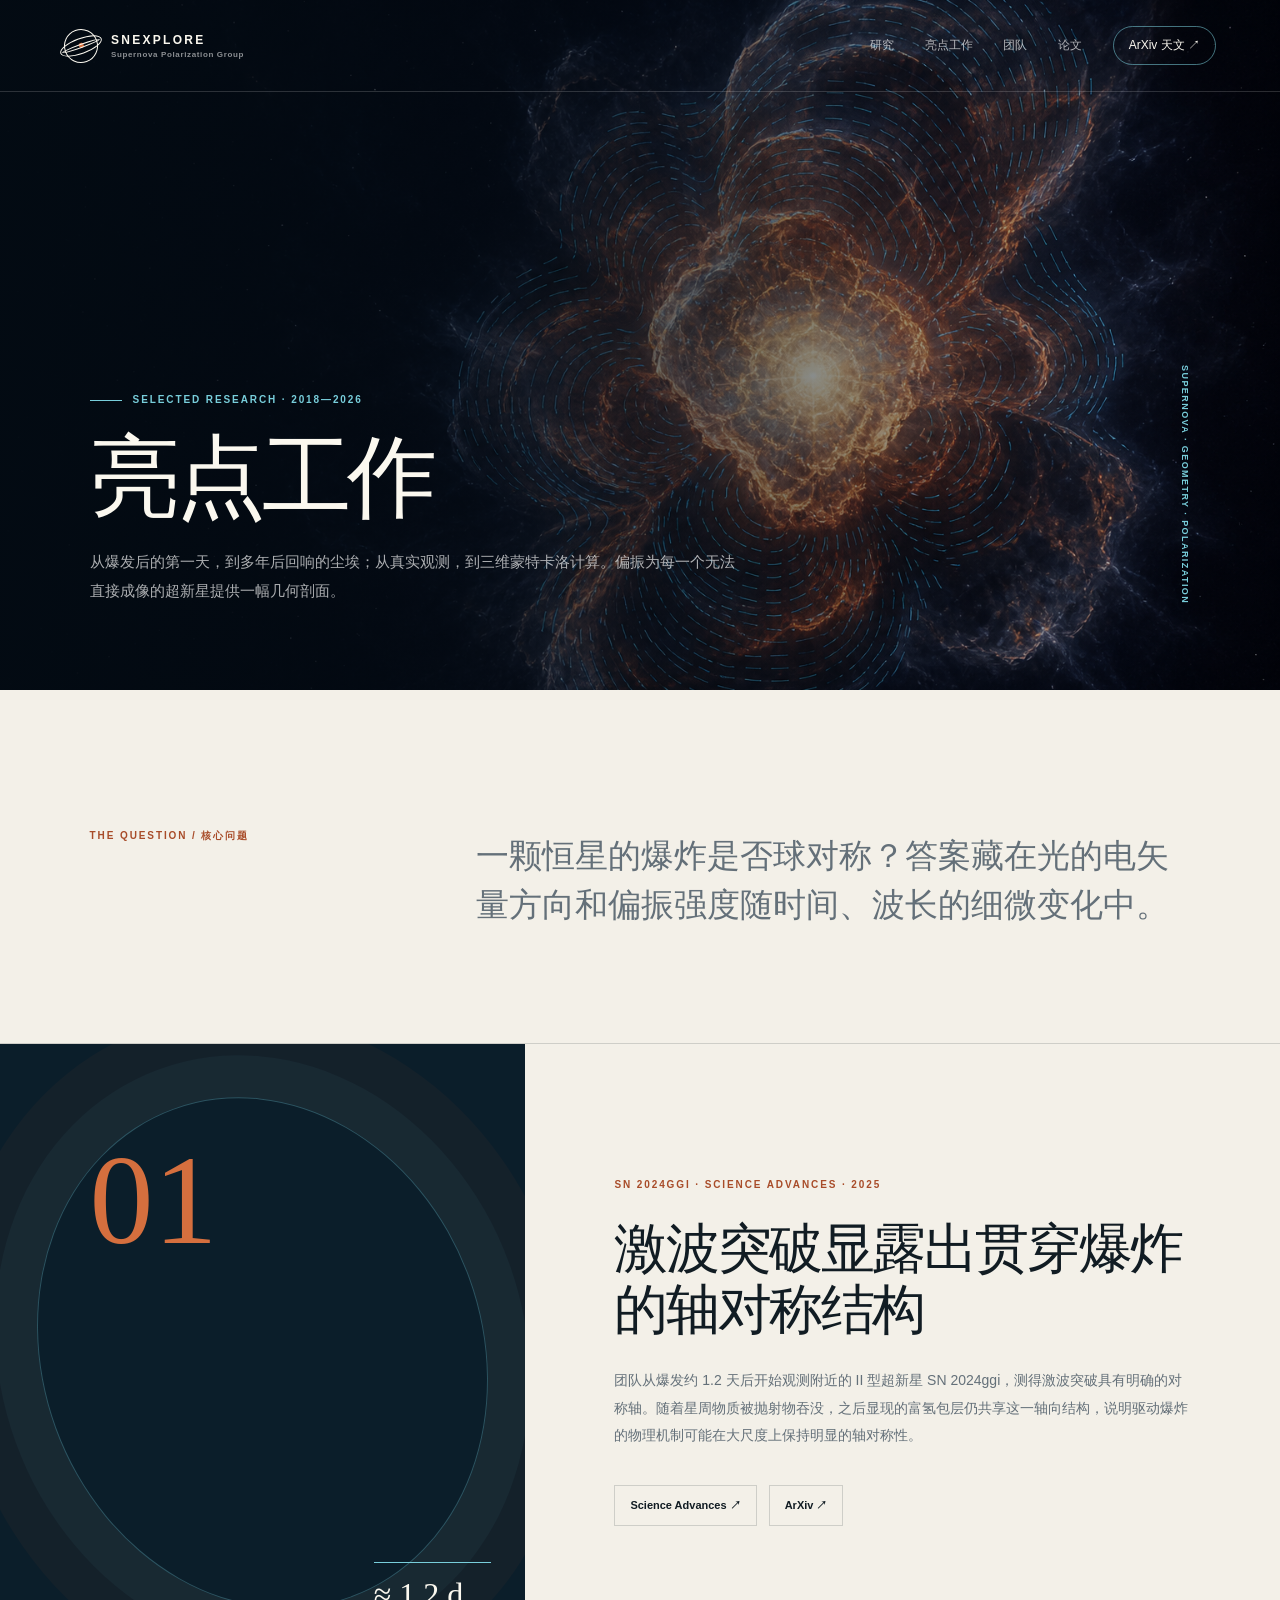
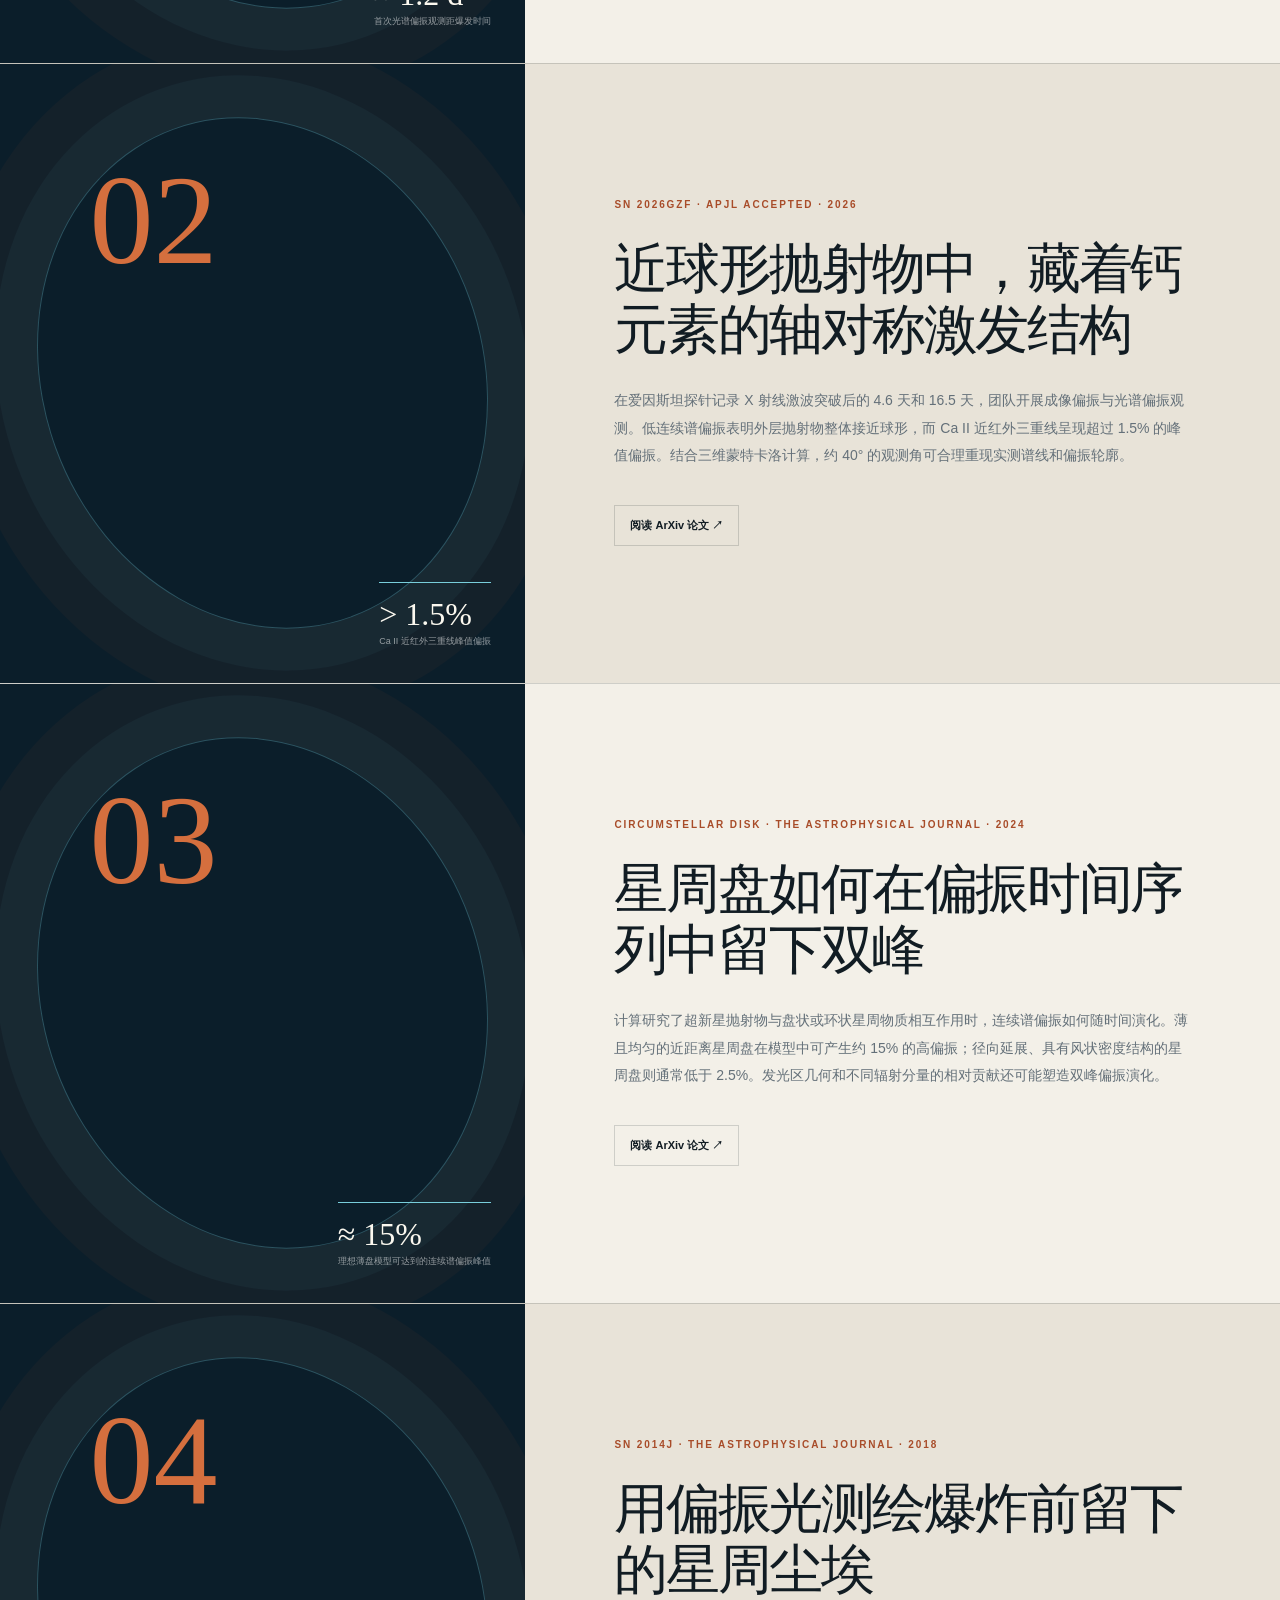
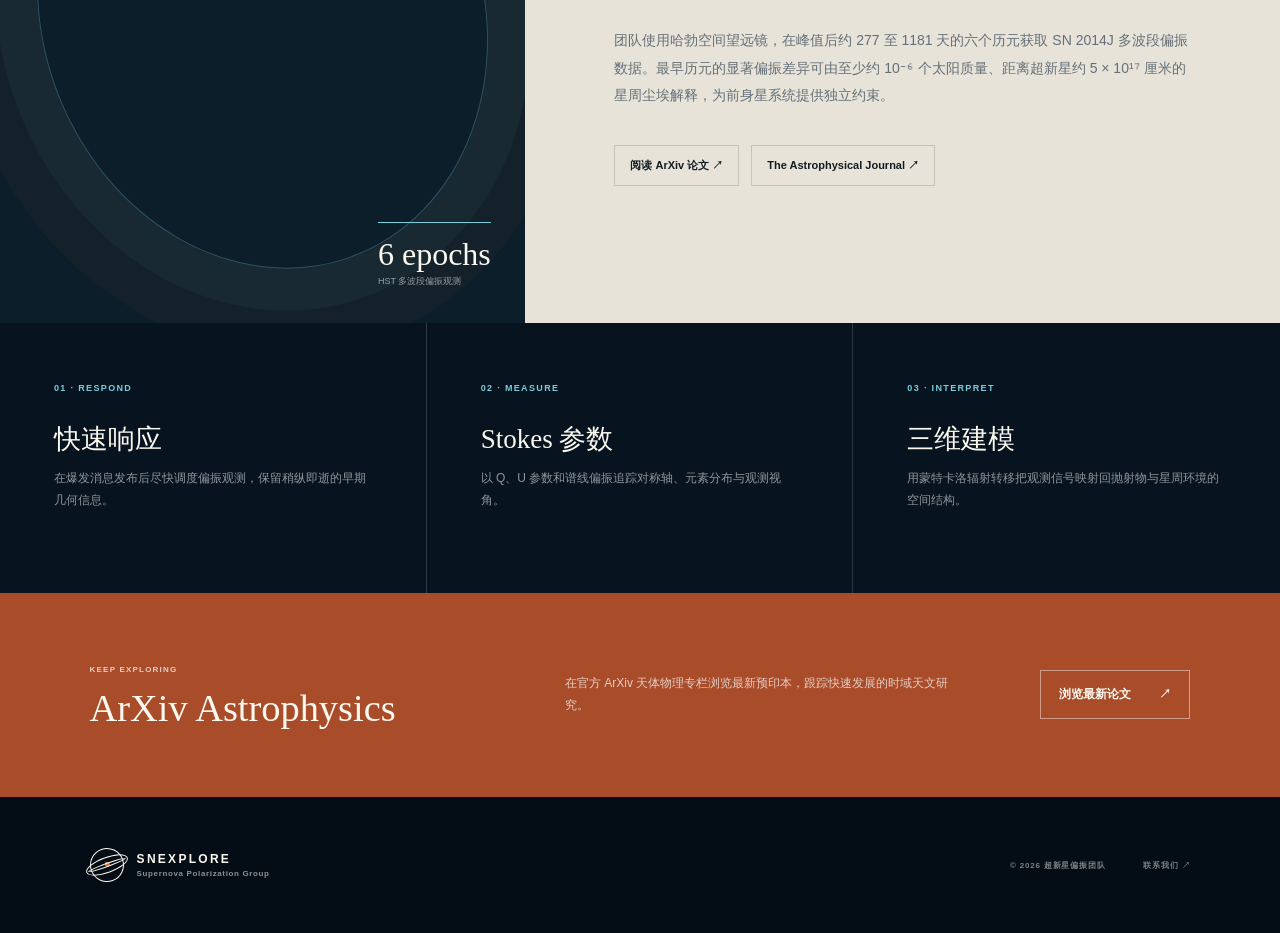
==== highlights.html @ 1a769a50 "Redesign research group website" ====
<!doctype html>
<html lang="zh-CN">
<head>
  <meta charset="utf-8">
  <meta name="viewport" content="width=device-width, initial-scale=1">
  <meta name="theme-color" content="#07131f">
  <meta name="description" content="超新星偏振团队亮点工作：SN 2024ggi 激波突破、SN 2026gzf 爆炸几何、星周盘偏振与 SN 2014J 星周尘埃。">
  <meta property="og:title" content="亮点工作 | 超新星偏振团队">
  <meta property="og:description" content="从最初一天到晚期尘埃，用偏振读出恒星爆发的几何。">
  <meta property="og:type" content="website">
  <meta property="og:url" content="https://snexplore.github.io/Supernova-Research-Group/highlights.html">
  <meta property="og:image" content="https://snexplore.github.io/Supernova-Research-Group/images/hero-polarization-v2.png">
  <title>亮点工作 | 超新星偏振团队</title>
  <link rel="icon" href="images/favicon.png">
  <link rel="stylesheet" href="css/team.css">
  <script>document.documentElement.classList.add('js')</script>
  <script src="js/team.js" defer></script>
</head>
<body class="subpage">
  <a class="skip-link" href="#main">跳到主要内容</a>
  <header class="site-header subpage-header" data-header>
    <a class="brand" href="index.html" aria-label="返回超新星偏振团队首页">
      <span class="brand-mark" aria-hidden="true"><i></i></span>
      <span><b>SNEXPLORE</b><small>Supernova Polarization Group</small></span>
    </a>
    <button class="menu-toggle" type="button" aria-expanded="false" aria-controls="site-nav">菜单</button>
    <nav id="site-nav" aria-label="主导航">
      <a href="index.html#research">研究</a>
      <a href="highlights.html" aria-current="page">亮点工作</a>
      <a href="index.html#people">团队</a>
      <a href="index.html#publications">论文</a>
      <a class="nav-cta" href="https://arxiv.org/list/astro-ph/recent" target="_blank" rel="noopener">ArXiv 天文 ↗</a>
    </nav>
  </header>

  <main id="main">
    <section class="subpage-hero">
      <div>
        <p class="eyebrow"><span></span> SELECTED RESEARCH · 2018—2026</p>
        <h1>亮点工作</h1>
        <p class="lead">从爆发后的第一天，到多年后回响的尘埃；从真实观测，到三维蒙特卡洛计算。偏振为每一个无法直接成像的超新星提供一幅几何剖面。</p>
      </div>
      <span class="subpage-meta">SUPERNOVA · GEOMETRY · POLARIZATION</span>
    </section>

    <section class="highlights-intro section-pad reveal">
      <p class="section-kicker">THE QUESTION / 核心问题</p>
      <p>一颗恒星的爆炸是否球对称？答案藏在光的电矢量方向和偏振强度随时间、波长的细微变化中。</p>
    </section>

    <section class="highlight-story" id="sn2024ggi">
      <aside>
        <span class="highlight-number">01</span>
        <div class="highlight-stat"><strong>≈ 1.2 d</strong><span>首次光谱偏振观测距爆发时间</span></div>
      </aside>
      <article class="reveal">
        <p class="section-kicker">SN 2024ggi · SCIENCE ADVANCES · 2025</p>
        <h2>激波突破显露出贯穿爆炸的轴对称结构</h2>
        <p>团队从爆发约 1.2 天后开始观测附近的 II 型超新星 SN 2024ggi，测得激波突破具有明确的对称轴。随着星周物质被抛射物吞没，之后显现的富氢包层仍共享这一轴向结构，说明驱动爆炸的物理机制可能在大尺度上保持明显的轴对称性。</p>
        <div class="highlight-links">
          <a href="https://doi.org/10.1126/sciadv.adx2925" target="_blank" rel="noopener">Science Advances ↗</a>
          <a href="https://arxiv.org/abs/2511.08824" target="_blank" rel="noopener">ArXiv ↗</a>
        </div>
      </article>
    </section>

    <section class="highlight-story" id="sn2026gzf">
      <aside>
        <span class="highlight-number">02</span>
        <div class="highlight-stat"><strong>&gt; 1.5%</strong><span>Ca II 近红外三重线峰值偏振</span></div>
      </aside>
      <article class="reveal">
        <p class="section-kicker">SN 2026gzf · APJL ACCEPTED · 2026</p>
        <h2>近球形抛射物中，藏着钙元素的轴对称激发结构</h2>
        <p>在爱因斯坦探针记录 X 射线激波突破后的 4.6 天和 16.5 天，团队开展成像偏振与光谱偏振观测。低连续谱偏振表明外层抛射物整体接近球形，而 Ca II 近红外三重线呈现超过 1.5% 的峰值偏振。结合三维蒙特卡洛计算，约 40° 的观测角可合理重现实测谱线和偏振轮廓。</p>
        <div class="highlight-links">
          <a href="https://arxiv.org/abs/2606.18881" target="_blank" rel="noopener">阅读 ArXiv 论文 ↗</a>
        </div>
      </article>
    </section>

    <section class="highlight-story" id="csm-disk">
      <aside>
        <span class="highlight-number">03</span>
        <div class="highlight-stat"><strong>≈ 15%</strong><span>理想薄盘模型可达到的连续谱偏振峰值</span></div>
      </aside>
      <article class="reveal">
        <p class="section-kicker">CIRCUMSTELLAR DISK · THE ASTROPHYSICAL JOURNAL · 2024</p>
        <h2>星周盘如何在偏振时间序列中留下双峰</h2>
        <p>计算研究了超新星抛射物与盘状或环状星周物质相互作用时，连续谱偏振如何随时间演化。薄且均匀的近距离星周盘在模型中可产生约 15% 的高偏振；径向延展、具有风状密度结构的星周盘则通常低于 2.5%。发光区几何和不同辐射分量的相对贡献还可能塑造双峰偏振演化。</p>
        <div class="highlight-links">
          <a href="https://arxiv.org/abs/2407.20720" target="_blank" rel="noopener">阅读 ArXiv 论文 ↗</a>
        </div>
      </article>
    </section>

    <section class="highlight-story" id="sn2014j">
      <aside>
        <span class="highlight-number">04</span>
        <div class="highlight-stat"><strong>6 epochs</strong><span>HST 多波段偏振观测</span></div>
      </aside>
      <article class="reveal">
        <p class="section-kicker">SN 2014J · THE ASTROPHYSICAL JOURNAL · 2018</p>
        <h2>用偏振光测绘爆炸前留下的星周尘埃</h2>
        <p>团队使用哈勃空间望远镜，在峰值后约 277 至 1181 天的六个历元获取 SN 2014J 多波段偏振数据。最早历元的显著偏振差异可由至少约 10⁻⁶ 个太阳质量、距离超新星约 5 × 10¹⁷ 厘米的星周尘埃解释，为前身星系统提供独立约束。</p>
        <div class="highlight-links">
          <a href="https://arxiv.org/abs/1801.04656" target="_blank" rel="noopener">阅读 ArXiv 论文 ↗</a>
          <a href="https://doi.org/10.3847/1538-4357/aaa76a" target="_blank" rel="noopener">The Astrophysical Journal ↗</a>
        </div>
      </article>
    </section>

    <section class="method-band" aria-label="研究方法">
      <div><span>01 · RESPOND</span><h3>快速响应</h3><p>在爆发消息发布后尽快调度偏振观测，保留稍纵即逝的早期几何信息。</p></div>
      <div><span>02 · MEASURE</span><h3>Stokes 参数</h3><p>以 Q、U 参数和谱线偏振追踪对称轴、元素分布与观测视角。</p></div>
      <div><span>03 · INTERPRET</span><h3>三维建模</h3><p>用蒙特卡洛辐射转移把观测信号映射回抛射物与星周环境的空间结构。</p></div>
    </section>

    <section class="arxiv-band" aria-label="ArXiv 天文专栏入口">
      <div><p>KEEP EXPLORING</p><h2>ArXiv Astrophysics</h2></div>
      <p>在官方 ArXiv 天体物理专栏浏览最新预印本，跟踪快速发展的时域天文研究。</p>
      <a href="https://arxiv.org/list/astro-ph/recent" target="_blank" rel="noopener">浏览最新论文 <span>↗</span></a>
    </section>
  </main>

  <footer>
    <a class="brand footer-brand" href="index.html"><span class="brand-mark" aria-hidden="true"><i></i></span><span><b>SNEXPLORE</b><small>Supernova Polarization Group</small></span></a>
    <p>© 2026 超新星偏振团队</p>
    <p><a href="index.html#contact">联系我们 ↗</a></p>
  </footer>
</body>
</html>
---- css/team.css ----
:root {
  --night: #07131f;
  --night-2: #0b1e2a;
  --night-3: #102937;
  --paper: #f3f0e8;
  --paper-2: #e8e3d8;
  --ink: #111c23;
  --muted: #647079;
  --copper: #d56f3e;
  --copper-dark: #a84c29;
  --cyan: #78cedb;
  --ivory: #fbf8ef;
  --line: rgba(17, 28, 35, 0.16);
  --line-dark: rgba(255, 255, 255, 0.16);
  --serif: Georgia, "Noto Serif SC", "Songti SC", SimSun, serif;
  --sans: Inter, "Noto Sans SC", "Microsoft YaHei", Arial, sans-serif;
}

* { box-sizing: border-box; }
html { scroll-behavior: smooth; }
body {
  margin: 0;
  background: var(--paper);
  color: var(--ink);
  font-family: var(--sans);
  -webkit-font-smoothing: antialiased;
}
a { color: inherit; text-decoration: none; }
button { font: inherit; }
img { display: block; max-width: 100%; }
h1, h2, h3, p { margin-top: 0; }
::selection { color: var(--ivory); background: var(--copper-dark); }

.skip-link {
  position: fixed;
  top: -80px;
  left: 16px;
  z-index: 100;
  padding: 11px 15px;
  color: var(--night);
  background: var(--cyan);
}
.skip-link:focus { top: 14px; }

.site-header {
  position: absolute;
  inset: 0 0 auto;
  z-index: 20;
  display: flex;
  align-items: center;
  justify-content: space-between;
  height: 92px;
  padding: 0 clamp(24px, 5vw, 78px);
  color: var(--ivory);
  border-bottom: 1px solid var(--line-dark);
  transition: background .25s ease, height .25s ease, box-shadow .25s ease;
}
.site-header.scrolled {
  position: fixed;
  height: 70px;
  background: rgba(7, 19, 31, .93);
  backdrop-filter: blur(18px);
  box-shadow: 0 12px 38px rgba(0, 0, 0, .16);
}
.brand { display: inline-flex; align-items: center; gap: 13px; }
.brand > span:last-child { display: grid; gap: 3px; }
.brand b { font-size: 12px; letter-spacing: .19em; }
.brand small {
  color: rgba(255, 255, 255, .55);
  font-size: 8px;
  font-weight: 600;
  letter-spacing: .08em;
}
.brand-mark {
  position: relative;
  width: 34px;
  height: 34px;
  flex: 0 0 auto;
  border: 1px solid currentColor;
  border-radius: 50%;
  transform: rotate(-20deg);
}
.brand-mark::before,
.brand-mark::after {
  position: absolute;
  content: "";
  border: 1px solid currentColor;
  border-radius: 50%;
}
.brand-mark::before { inset: 8px -6px; }
.brand-mark::after { inset: 14px -4px; }
.brand-mark i {
  position: absolute;
  top: 13px;
  left: 14px;
  width: 5px;
  height: 5px;
  border-radius: 50%;
  background: var(--copper);
}
.site-header nav {
  display: flex;
  align-items: center;
  gap: clamp(17px, 2.4vw, 38px);
  font-size: 12px;
}
.site-header nav a { color: rgba(255, 255, 255, .68); transition: color .2s ease; }
.site-header nav a:hover,
.site-header nav a:focus { color: var(--ivory); }
.nav-cta {
  padding: 10px 15px;
  color: var(--ivory) !important;
  border: 1px solid rgba(120, 206, 219, .55);
  border-radius: 999px;
}
.menu-toggle {
  display: none;
  padding: 8px;
  color: inherit;
  background: none;
  border: 0;
  font-size: 11px;
  letter-spacing: .14em;
}

.hero {
  position: relative;
  min-height: 800px;
  height: max(800px, 100svh);
  overflow: hidden;
  color: var(--ivory);
  background: var(--night);
}
.hero-image {
  position: absolute;
  inset: 0;
  width: 100%;
  height: 100%;
  object-fit: cover;
  object-position: center;
  filter: saturate(.88) contrast(1.03);
}
.hero-scrim {
  position: absolute;
  inset: 0;
  background:
    linear-gradient(90deg, rgba(3, 11, 19, .96) 0%, rgba(4, 13, 22, .84) 30%, rgba(4, 13, 22, .2) 63%, rgba(3, 11, 19, .16) 100%),
    linear-gradient(0deg, rgba(2, 8, 14, .74) 0%, transparent 42%),
    linear-gradient(180deg, rgba(2, 8, 14, .4) 0%, transparent 28%);
}
.hero-copy {
  position: relative;
  z-index: 2;
  width: min(740px, 58vw);
  padding: clamp(180px, 24vh, 250px) 0 80px clamp(28px, 7vw, 112px);
}
.eyebrow,
.section-kicker {
  display: flex;
  align-items: center;
  gap: 11px;
  margin-bottom: 29px;
  color: var(--copper-dark);
  font-size: 10px;
  font-weight: 800;
  line-height: 1;
  letter-spacing: .19em;
  text-transform: uppercase;
}
.eyebrow { color: var(--cyan); }
.eyebrow span { width: 32px; height: 1px; background: currentColor; }
.section-kicker.light { color: var(--cyan); }
.hero h1,
.manifesto h2,
.section-heading h2,
.feature-copy h2,
.contact h2,
.subpage-hero h1,
.profile-name,
.highlight-story h2 {
  font-family: var(--serif);
  font-weight: 400;
  letter-spacing: -.045em;
}
.hero h1 {
  max-width: 760px;
  margin-bottom: 30px;
  font-size: clamp(54px, 6.4vw, 102px);
  line-height: 1.03;
}
.hero-lead {
  max-width: 590px;
  margin-bottom: 0;
  color: rgba(251, 248, 239, .7);
  font-size: 16px;
  line-height: 1.9;
}
.hero-actions { display: flex; align-items: center; gap: 20px; margin-top: 42px; }
.button {
  display: inline-flex;
  align-items: center;
  justify-content: center;
  gap: 24px;
  min-height: 50px;
  padding: 0 20px;
  font-size: 13px;
  font-weight: 700;
  transition: transform .2s ease, background .2s ease, border-color .2s ease;
}
.button:hover { transform: translateY(-2px); }
.button.primary { color: var(--night); background: var(--cyan); }
.button.primary:hover { background: #a8e4eb; }
.button.ghost { color: var(--ivory); border: 1px solid rgba(255, 255, 255, .3); }
.hero-note {
  position: absolute;
  right: clamp(26px, 5vw, 78px);
  bottom: 40px;
  z-index: 2;
  width: min(330px, 33vw);
  padding-top: 14px;
  border-top: 1px solid rgba(120, 206, 219, .6);
}
.hero-note span {
  color: var(--cyan);
  font-size: 9px;
  font-weight: 800;
  letter-spacing: .18em;
}
.hero-note p {
  margin: 9px 0 0;
  color: rgba(251, 248, 239, .6);
  font-size: 11px;
  line-height: 1.65;
}
.hero-index {
  position: absolute;
  right: 5vw;
  top: 18%;
  z-index: 2;
  color: rgba(255, 255, 255, .2);
  font: 400 12px/1 var(--serif);
  letter-spacing: .18em;
  writing-mode: vertical-rl;
}

.signal-strip {
  display: grid;
  grid-template-columns: 1.15fr repeat(3, 1fr);
  min-height: 150px;
  background: var(--paper-2);
  border-bottom: 1px solid var(--line);
}
.signal-strip > * {
  display: flex;
  align-items: center;
  padding: 27px clamp(22px, 3vw, 48px);
  border-right: 1px solid var(--line);
}
.signal-strip > *:last-child { border-right: 0; }
.signal-strip > p {
  margin: 0;
  color: var(--muted);
  font-size: 9px;
  font-weight: 800;
  letter-spacing: .18em;
}
.signal-strip div { gap: 22px; }
.signal-strip strong {
  color: var(--copper);
  font: 400 42px/1 var(--serif);
}
.signal-strip span { font-size: 12px; line-height: 1.65; }

.section-pad { padding: clamp(92px, 11vw, 166px) clamp(28px, 7vw, 112px); }
.manifesto {
  display: grid;
  grid-template-columns: minmax(0, 1.12fr) minmax(340px, .88fr);
  gap: 9vw;
  align-items: center;
  min-height: 670px;
}
.manifesto h2,
.section-heading h2,
.feature-copy h2,
.contact h2 {
  margin-bottom: 0;
  font-size: clamp(44px, 5.1vw, 76px);
  line-height: 1.12;
}
.manifesto-copy > p {
  color: var(--muted);
  font-size: 15px;
  line-height: 2;
}
.vector-legend {
  position: relative;
  width: min(340px, 100%);
  aspect-ratio: 1.65;
  margin-top: 48px;
  border: 1px solid var(--line);
  border-radius: 50%;
  transform: rotate(-8deg);
}
.vector-legend::before,
.vector-legend::after {
  position: absolute;
  inset: 16%;
  content: "";
  border: 1px solid rgba(213, 111, 62, .34);
  border-radius: 50%;
}
.vector-legend::after { inset: 32%; }
.legend-core {
  position: absolute;
  left: 50%;
  top: 50%;
  width: 11px;
  height: 11px;
  border-radius: 50%;
  background: var(--copper);
  transform: translate(-50%, -50%);
  box-shadow: 0 0 30px rgba(213, 111, 62, .55);
}
.vector-legend i {
  position: absolute;
  width: 28px;
  height: 2px;
  background: var(--cyan);
  transform: translate(-50%, -50%);
}
.vector-legend i:nth-of-type(1) { left: 88%; top: 50%; transform: translate(-50%, -50%) rotate(90deg); }
.vector-legend i:nth-of-type(2) { left: 77%; top: 77%; transform: translate(-50%, -50%) rotate(135deg); }
.vector-legend i:nth-of-type(3) { left: 50%; top: 90%; transform: translate(-50%, -50%) rotate(180deg); }
.vector-legend i:nth-of-type(4) { left: 23%; top: 77%; transform: translate(-50%, -50%) rotate(225deg); }
.vector-legend b {
  position: absolute;
  right: 0;
  bottom: -28px;
  color: var(--muted);
  font-size: 9px;
  letter-spacing: .14em;
}

.research { padding-top: 40px; }
.section-heading {
  display: grid;
  grid-template-columns: minmax(0, 1.25fr) minmax(300px, .75fr);
  gap: 8vw;
  align-items: end;
  margin-bottom: 72px;
}
.section-heading > p {
  max-width: 500px;
  margin-bottom: 7px;
  color: var(--muted);
  font-size: 14px;
  line-height: 1.9;
}
.research-grid { display: grid; grid-template-columns: repeat(3, 1fr); border: 1px solid var(--line); }
.research-card {
  position: relative;
  min-height: 480px;
  padding: 31px;
  overflow: hidden;
  border-right: 1px solid var(--line);
  transition: color .3s ease, background .3s ease;
}
.research-card:last-child { border-right: 0; }
.research-card:hover { color: var(--ivory); background: var(--night-2); }
.research-card:hover p,
.research-card:hover small,
.research-card:hover .research-top em { color: rgba(255, 255, 255, .62); }
.research-top { display: flex; align-items: center; justify-content: space-between; }
.research-top span { color: var(--copper); font: 400 28px/1 var(--serif); }
.research-top em { color: var(--muted); font-size: 8px; font-style: normal; font-weight: 800; letter-spacing: .14em; }
.research-card h3 { margin-bottom: 17px; font: 400 28px/1.25 var(--serif); }
.research-card p { min-height: 82px; color: var(--muted); font-size: 13px; line-height: 1.8; }
.research-card small { color: var(--muted); font-size: 8px; font-weight: 800; letter-spacing: .14em; }
.mini-diagram { position: relative; height: 150px; margin: 38px 0 30px; }
.shell i {
  position: absolute;
  left: 50%;
  top: 50%;
  width: 105px;
  height: 76px;
  border: 1px solid var(--copper);
  border-radius: 50%;
  transform: translate(-50%, -50%) rotate(-17deg);
}
.shell i:nth-child(2) { width: 70px; height: 50px; border-color: var(--cyan); transform: translate(-50%, -50%) rotate(21deg); }
.shell i:nth-child(3) { width: 8px; height: 8px; border: 0; background: currentColor; box-shadow: 0 0 24px var(--copper); }
.pulse { display: flex; align-items: end; justify-content: center; gap: 8px; }
.pulse i { width: 11px; height: 42px; background: var(--cyan); opacity: .75; }
.pulse i:nth-child(2) { height: 96px; background: var(--copper); }
.pulse i:nth-child(3) { height: 66px; }
.pulse i:nth-child(4) { height: 125px; background: var(--copper); opacity: .45; }
.torus i {
  position: absolute;
  left: 50%;
  top: 50%;
  width: 140px;
  height: 48px;
  border: 2px solid var(--copper);
  border-radius: 50%;
  transform: translate(-50%, -50%) rotate(-14deg);
  box-shadow: inset 0 0 0 12px transparent, inset 0 0 0 13px rgba(120, 206, 219, .55);
}
.torus b {
  position: absolute;
  left: 50%;
  top: 50%;
  width: 1px;
  height: 130px;
  background: var(--cyan);
  transform: translate(-50%, -50%) rotate(-14deg);
}

.featured-work {
  position: relative;
  display: grid;
  grid-template-columns: minmax(0, 1.25fr) minmax(370px, .75fr);
  min-height: 720px;
  color: var(--ivory);
  background: var(--night-2);
  overflow: hidden;
}
.featured-work::before {
  position: absolute;
  inset: 0;
  content: "";
  opacity: .28;
  background:
    radial-gradient(circle at 76% 52%, rgba(213, 111, 62, .5), transparent 18%),
    radial-gradient(ellipse at 76% 52%, transparent 0 22%, rgba(120, 206, 219, .35) 22.3% 22.7%, transparent 23% 32%, rgba(120, 206, 219, .2) 32.3% 32.7%, transparent 33%);
}
.feature-label {
  position: absolute;
  top: 35px;
  left: 0;
  z-index: 2;
  padding: 10px 15px;
  color: var(--night);
  background: var(--copper);
  font-size: 8px;
  font-weight: 800;
  letter-spacing: .15em;
}
.feature-copy {
  position: relative;
  z-index: 1;
  align-self: center;
  padding: 120px clamp(32px, 7vw, 112px);
}
.feature-copy > p:not(.section-kicker) {
  max-width: 690px;
  margin: 31px 0 37px;
  color: rgba(251, 248, 239, .66);
  font-size: 14px;
  line-height: 1.95;
}
.feature-metrics {
  position: relative;
  z-index: 1;
  display: grid;
  grid-template-columns: 1fr 1fr;
  align-content: end;
  min-height: 620px;
  padding: 70px 55px;
  border-left: 1px solid var(--line-dark);
}
.feature-metrics > div:not(.qu-field) { padding: 28px 0; border-top: 1px solid var(--line-dark); }
.feature-metrics > div:nth-child(2) { padding-left: 30px; border-left: 1px solid var(--line-dark); }
.feature-metrics span { display: block; color: var(--cyan); font-size: 8px; font-weight: 800; letter-spacing: .16em; }
.feature-metrics strong { display: block; margin: 14px 0 4px; font: 400 clamp(44px, 5vw, 76px)/1 var(--serif); }
.feature-metrics small { color: rgba(255, 255, 255, .5); font-size: 10px; }
.qu-field {
  position: relative;
  grid-column: 1 / -1;
  height: 250px;
  border: 1px solid var(--line-dark);
  background-image: linear-gradient(rgba(255,255,255,.055) 1px,transparent 1px), linear-gradient(90deg,rgba(255,255,255,.055) 1px,transparent 1px);
  background-size: 32px 32px;
}
.qu-field::before,
.qu-field::after { position: absolute; content: ""; background: rgba(255, 255, 255, .28); }
.qu-field::before { left: 50%; top: 0; width: 1px; height: 100%; }
.qu-field::after { left: 0; top: 50%; width: 100%; height: 1px; }
.qu-field span:first-child { position: absolute; right: 8px; top: 52%; }
.qu-field span:nth-child(2) { position: absolute; left: 52%; top: 8px; }
.qu-field i {
  position: absolute;
  left: 28%;
  top: 32%;
  width: 46%;
  height: 34%;
  border: 1px solid var(--cyan);
  border-radius: 50%;
  transform: rotate(28deg);
}
.qu-field b { position: absolute; left: 55%; top: 48%; width: 8px; height: 8px; border-radius: 50%; background: var(--copper); }

.people { background: var(--paper-2); }
.leadership-grid { display: grid; grid-template-columns: 1.08fr .92fr; gap: 18px; }
.leader-card {
  display: grid;
  grid-template-columns: minmax(210px, .8fr) minmax(290px, 1.2fr);
  min-height: 420px;
  background: var(--paper);
  border: 1px solid var(--line);
}
.leader-photo { position: relative; min-height: 420px; overflow: hidden; background: #c9b4a7; }
.leader-photo::after { position: absolute; inset: 0; content: ""; box-shadow: inset 0 0 0 1px rgba(255,255,255,.12); background: linear-gradient(0deg, rgba(7,19,31,.38), transparent 45%); }
.leader-photo img { width: 100%; height: 100%; object-fit: cover; object-position: 50% 42%; filter: saturate(.75) contrast(1.03); transition: transform .45s ease; }
.leader-photo:hover img { transform: scale(1.025); }
.leader-photo > span { position: absolute; z-index: 1; left: 20px; bottom: 18px; color: white; font-size: 9px; font-weight: 800; letter-spacing: .16em; }
.leader-info { display: flex; flex-direction: column; justify-content: center; padding: 36px; }
.leader-info > p:first-child { color: var(--copper-dark); font-size: 8px; font-weight: 800; letter-spacing: .15em; }
.leader-info h3 { margin: 13px 0 9px; font: 400 35px/1.15 var(--serif); }
.leader-info h3 small { display: block; margin-top: 8px; color: var(--muted); font: 400 14px/1 var(--sans); letter-spacing: .03em; }
.leader-info .role { color: var(--ink); font-size: 12px; font-weight: 700; }
.leader-info > p:not(:first-child) { margin: 25px 0 0; color: var(--muted); font-size: 12px; line-height: 1.85; }
.person-links { display: flex; flex-wrap: wrap; gap: 16px; margin-top: 28px; }
.person-links a { padding-bottom: 5px; border-bottom: 1px solid var(--line); font-size: 11px; font-weight: 700; }
.fellow-card { grid-template-columns: minmax(180px, .68fr) minmax(250px, 1.32fr); }
.portrait-monogram {
  position: relative;
  display: grid;
  place-items: center;
  min-height: 420px;
  overflow: hidden;
  color: var(--ivory);
  background: var(--night-3);
}
.portrait-monogram::before,
.portrait-monogram::after {
  position: absolute;
  content: "";
  width: 230px;
  height: 92px;
  border: 1px solid rgba(120, 206, 219, .55);
  border-radius: 50%;
  transform: rotate(-23deg);
}
.portrait-monogram::after { width: 150px; height: 54px; border-color: rgba(213, 111, 62, .65); transform: rotate(18deg); }
.portrait-monogram span { position: relative; z-index: 1; font: 400 52px/1 var(--serif); }
.portrait-monogram i { position: absolute; width: 9px; height: 9px; border-radius: 50%; background: var(--copper); box-shadow: 0 0 26px var(--copper); }
.member-grid { display: grid; grid-template-columns: repeat(4, 1fr); margin-top: 18px; border: 1px solid var(--line); }
.member-card { position: relative; min-height: 290px; padding: 25px; border-right: 1px solid var(--line); background: rgba(255,255,255,.16); }
.member-card:last-child { border-right: 0; }
.member-index { position: absolute; right: 20px; top: 20px; color: var(--muted); font: 400 16px/1 var(--serif); }
.member-avatar {
  display: grid;
  place-items: center;
  width: 86px;
  height: 86px;
  margin: 29px 0 40px;
  border: 1px solid rgba(120, 206, 219, .8);
  border-radius: 50%;
  color: var(--night);
  font: 400 30px/1 var(--serif);
  box-shadow: 18px -9px 0 -17px var(--copper);
}
.member-card p { margin-bottom: 9px; color: var(--copper-dark); font-size: 8px; font-weight: 800; letter-spacing: .14em; }
.member-card h3 { margin-bottom: 7px; font: 400 25px/1.2 var(--serif); }
.member-card > span:last-child { color: var(--muted); font-size: 11px; }

.publications { background: var(--paper); }
.publication-heading a { color: var(--copper-dark); border-bottom: 1px solid currentColor; }
.publication-tools { display: flex; align-items: center; justify-content: space-between; padding-bottom: 22px; border-bottom: 1px solid var(--line); }
.filter-group { display: flex; flex-wrap: wrap; gap: 8px; }
.filter {
  padding: 9px 14px;
  color: var(--muted);
  background: transparent;
  border: 1px solid var(--line);
  border-radius: 999px;
  font-size: 10px;
  cursor: pointer;
}
.filter.active,
.filter:hover { color: var(--ivory); background: var(--night); border-color: var(--night); }
.publication-count { color: var(--muted); font-size: 9px; font-weight: 800; letter-spacing: .13em; }
.publication-list { margin: 0; padding: 0; list-style: none; }
.publication-list li {
  display: grid;
  grid-template-columns: 86px minmax(0, 1fr) 48px;
  gap: 30px;
  align-items: start;
  padding: 32px 0;
  border-bottom: 1px solid var(--line);
}
.publication-list li[hidden] { display: none; }
.pub-year { color: var(--copper-dark); font: 400 23px/1 var(--serif); }
.publication-list li p { margin-bottom: 11px; color: var(--muted); font-size: 8px; font-weight: 800; letter-spacing: .14em; }
.publication-list h3 { margin-bottom: 10px; font: 400 clamp(17px, 1.7vw, 24px)/1.4 var(--serif); }
.publication-list div > span { color: var(--muted); font-size: 11px; line-height: 1.65; }
.publication-list div > span b { color: var(--ink); }
.publication-list li > a {
  display: grid;
  place-items: center;
  width: 42px;
  height: 42px;
  border: 1px solid var(--line);
  border-radius: 50%;
  transition: background .2s ease, color .2s ease, transform .2s ease;
}
.publication-list li > a:hover { color: var(--ivory); background: var(--copper); border-color: var(--copper); transform: rotate(8deg); }

.arxiv-band {
  display: grid;
  grid-template-columns: 1fr 1fr auto;
  gap: 6vw;
  align-items: center;
  padding: 70px clamp(28px, 7vw, 112px);
  color: var(--ivory);
  background: var(--copper-dark);
}
.arxiv-band p { margin: 0; color: rgba(255,255,255,.72); font-size: 12px; line-height: 1.8; }
.arxiv-band div p { margin-bottom: 12px; font-size: 8px; font-weight: 800; letter-spacing: .15em; }
.arxiv-band h2 { margin: 0; font: 400 clamp(32px, 3vw, 48px)/1 var(--serif); }
.arxiv-band > a { display: inline-flex; align-items: center; gap: 28px; padding: 15px 18px; border: 1px solid rgba(255,255,255,.45); font-size: 12px; font-weight: 700; white-space: nowrap; }

.contact {
  position: relative;
  display: grid;
  grid-template-columns: minmax(0, 1fr) 270px;
  align-items: end;
  min-height: 650px;
  overflow: hidden;
  color: var(--ivory);
  background: var(--night);
}
.contact-copy { position: relative; z-index: 1; max-width: 800px; }
.contact-copy > p:not(.section-kicker) { max-width: 600px; margin: 30px 0 35px; color: rgba(255,255,255,.62); font-size: 14px; line-height: 1.9; }
.contact address { position: relative; z-index: 1; display: flex; flex-direction: column; gap: 11px; padding-bottom: 8px; color: rgba(255,255,255,.55); font-size: 12px; font-style: normal; }
.contact address span:first-child { color: var(--ivory); font-weight: 700; }
.contact-orbit {
  position: absolute;
  right: -17vw;
  top: -18vw;
  width: min(68vw, 850px);
  aspect-ratio: 1;
  border: 1px solid rgba(120, 206, 219, .19);
  border-radius: 50%;
  transform: rotate(-20deg);
}
.contact-orbit::before,
.contact-orbit::after { position: absolute; content: ""; border: 1px solid rgba(120, 206, 219, .15); border-radius: 50%; }
.contact-orbit::before { inset: 16% -8%; }
.contact-orbit::after { inset: 34% -5%; }
.contact-orbit i { position: absolute; width: 7px; height: 7px; border-radius: 50%; background: var(--copper); }
.contact-orbit i:first-child { left: 7%; top: 43%; }
.contact-orbit i:nth-child(2) { right: 18%; top: 10%; }
.contact-orbit i:nth-child(3) { right: 8%; bottom: 31%; }

footer {
  display: flex;
  align-items: center;
  gap: 38px;
  min-height: 136px;
  padding: 30px clamp(24px, 7vw, 112px);
  color: rgba(255,255,255,.48);
  background: #040d15;
  font-size: 8px;
  font-weight: 700;
  letter-spacing: .1em;
}
footer p { margin: 0; }
.footer-brand { margin-right: auto; color: var(--ivory); }

/* Highlights */
.subpage { background: var(--paper); }
.subpage-header { position: absolute; background: transparent; }
.subpage-hero {
  position: relative;
  display: grid;
  align-items: end;
  min-height: 690px;
  padding: 170px clamp(28px, 7vw, 112px) 85px;
  overflow: hidden;
  color: var(--ivory);
  background: var(--night);
}
.subpage-hero::before {
  position: absolute;
  inset: 0;
  content: "";
  background: linear-gradient(90deg, rgba(3,11,19,.94), rgba(3,11,19,.56) 52%, rgba(3,11,19,.15)), url("../images/hero-polarization-v2.png") center / cover no-repeat;
}
.subpage-hero > div { position: relative; z-index: 1; max-width: 860px; }
.subpage-hero h1 { margin-bottom: 26px; font-size: clamp(58px, 7vw, 105px); line-height: .98; }
.subpage-hero .lead { max-width: 650px; margin-bottom: 0; color: rgba(255,255,255,.67); font-size: 15px; line-height: 1.9; }
.subpage-meta { position: absolute; right: 7vw; bottom: 86px; z-index: 1; color: var(--cyan); font-size: 9px; font-weight: 800; letter-spacing: .16em; writing-mode: vertical-rl; }
.highlights-intro {
  display: grid;
  grid-template-columns: .55fr 1.45fr;
  gap: 9vw;
  align-items: start;
  padding-bottom: 80px;
}
.highlights-intro > p:last-child { max-width: 760px; color: var(--muted); font: 400 clamp(24px, 2.6vw, 39px)/1.48 var(--serif); }
.highlight-story {
  display: grid;
  grid-template-columns: minmax(0, .82fr) minmax(0, 1.18fr);
  min-height: 620px;
  border-top: 1px solid var(--line);
}
.highlight-story:nth-child(even) { background: var(--paper-2); }
.highlight-story > aside,
.highlight-story > article { padding: clamp(60px, 8vw, 120px) clamp(28px, 7vw, 112px); }
.highlight-story > aside { position: relative; overflow: hidden; color: var(--ivory); background: var(--night-2); }
.highlight-story > aside::before {
  position: absolute;
  inset: 8%;
  content: "";
  border: 1px solid rgba(120,206,219,.3);
  border-radius: 50%;
  transform: rotate(-20deg);
  box-shadow: 0 0 0 42px rgba(120,206,219,.045), 0 0 0 84px rgba(213,111,62,.04);
}
.highlight-number { position: relative; z-index: 1; color: var(--copper); font: 400 clamp(82px, 10vw, 160px)/.85 var(--serif); }
.highlight-stat {
  position: absolute;
  right: 34px;
  bottom: 34px;
  z-index: 1;
  max-width: 190px;
  padding-top: 15px;
  border-top: 1px solid var(--cyan);
}
.highlight-stat strong { display: block; font: 400 32px/1 var(--serif); }
.highlight-stat span { color: rgba(255,255,255,.55); font-size: 9px; line-height: 1.6; }
.highlight-story article { align-self: center; }
.highlight-story h2 { margin-bottom: 27px; font-size: clamp(38px, 4.2vw, 64px); line-height: 1.13; }
.highlight-story article > p:not(.section-kicker) { color: var(--muted); font-size: 14px; line-height: 1.95; }
.highlight-links { display: flex; flex-wrap: wrap; gap: 12px; margin-top: 36px; }
.highlight-links a { padding: 12px 15px; border: 1px solid var(--line); font-size: 11px; font-weight: 700; }
.highlight-links a:hover { color: var(--ivory); background: var(--night); border-color: var(--night); }
.method-band {
  display: grid;
  grid-template-columns: 1fr 1fr 1fr;
  color: var(--ivory);
  background: var(--night);
}
.method-band div { min-height: 270px; padding: 54px; border-right: 1px solid var(--line-dark); }
.method-band div:last-child { border-right: 0; }
.method-band span { color: var(--cyan); font-size: 9px; font-weight: 800; letter-spacing: .15em; }
.method-band h3 { margin: 28px 0 13px; font: 400 27px/1.2 var(--serif); }
.method-band p { color: rgba(255,255,255,.55); font-size: 12px; line-height: 1.8; }

/* Profile pages */
.profile-page { background: var(--paper); }
.profile-header { position: absolute; background: transparent; }
.profile-main { min-height: 100vh; }
.profile-hero {
  display: grid;
  grid-template-columns: minmax(360px, .82fr) 1.18fr;
  min-height: 690px;
  padding-top: 92px;
  color: var(--ivory);
  background: var(--night);
}
.profile-art { min-height: 598px; }
.profile-photo { position: relative; overflow: hidden; background: #c9b4a7; }
.profile-photo::after { position: absolute; inset: 0; content: ""; background: linear-gradient(0deg, rgba(7,19,31,.38), transparent 52%); }
.profile-photo img { width: 100%; height: 100%; object-fit: cover; object-position: 50% 42%; filter: saturate(.76) contrast(1.04); }
.profile-summary { align-self: center; padding: 90px clamp(32px, 7vw, 112px); }
.back-link { display: inline-block; margin-bottom: 44px; color: var(--cyan); font-size: 9px; font-weight: 800; letter-spacing: .14em; }
.profile-role { color: var(--copper); font-size: 9px; font-weight: 800; letter-spacing: .17em; }
.profile-name { margin: 24px 0 28px; font-size: clamp(60px, 7vw, 108px); line-height: .94; }
.profile-name small { display: block; margin-top: 16px; color: rgba(255,255,255,.5); font: 400 clamp(22px, 2vw, 31px)/1.2 var(--sans); letter-spacing: 0; }
.profile-intro { max-width: 650px; color: rgba(255,255,255,.66); font-size: 15px; line-height: 1.9; }
.profile-body { display: grid; grid-template-columns: minmax(240px, .55fr) minmax(0, 1.45fr); gap: 9vw; }
.profile-facts { margin: 0; }
.profile-facts div { padding: 19px 0; border-bottom: 1px solid var(--line); }
.profile-facts dt { margin-bottom: 8px; color: var(--copper-dark); font-size: 8px; font-weight: 800; letter-spacing: .13em; }
.profile-facts dd { margin: 0; font-size: 13px; line-height: 1.6; }
.profile-story h2 { font: 400 clamp(34px, 4vw, 58px)/1.2 var(--serif); }
.profile-story > p:not(.section-kicker) { max-width: 760px; color: var(--muted); font-size: 14px; line-height: 1.95; }
.timeline { margin-top: 50px; }
.timeline h3 { margin-bottom: 25px; font: 400 25px/1 var(--serif); }
.timeline-item { display: grid; grid-template-columns: 120px 1fr; padding: 19px 0; border-top: 1px solid var(--line); font-size: 13px; line-height: 1.65; }
.timeline-item span { color: var(--muted); font: 400 17px/1.4 var(--serif); }
.profile-links { display: flex; flex-wrap: wrap; gap: 11px; margin-top: 40px; }
.profile-links a { padding: 11px 15px; border: 1px solid var(--line); font-size: 11px; }
.profile-links a:hover { color: var(--ivory); background: var(--night); border-color: var(--night); }
.profile-art.portrait-monogram { min-height: 598px; }

.js .reveal { opacity: 0; transform: translateY(22px); transition: opacity .7s ease, transform .7s ease; }
.js .reveal.visible { opacity: 1; transform: none; }

@media (max-width: 1120px) {
  .hero-copy { width: min(700px, 70vw); }
  .leadership-grid { grid-template-columns: 1fr; }
  .leader-card, .fellow-card { grid-template-columns: minmax(220px, .72fr) minmax(330px, 1.28fr); }
  .research-card { min-height: 450px; }
  .featured-work { grid-template-columns: 1fr; }
  .feature-metrics { grid-template-columns: 1fr 1fr 1.3fr; min-height: auto; padding-top: 50px; border-top: 1px solid var(--line-dark); border-left: 0; }
  .feature-metrics .qu-field { grid-column: auto; height: 210px; }
  .member-grid { grid-template-columns: 1fr 1fr; }
  .member-card:nth-child(2) { border-right: 0; }
  .member-card:nth-child(-n+2) { border-bottom: 1px solid var(--line); }
}

@media (max-width: 850px) {
  .site-header { height: 76px; }
  .site-header.scrolled { height: 66px; }
  .menu-toggle { display: block; }
  .site-header nav {
    display: none;
    position: absolute;
    top: 76px;
    left: 0;
    right: 0;
    align-items: stretch;
    flex-direction: column;
    gap: 0;
    padding: 16px 24px 24px;
    background: rgba(7,19,31,.98);
    border-bottom: 1px solid var(--line-dark);
  }
  .site-header.scrolled nav { top: 66px; }
  .site-header nav.open { display: flex; }
  .site-header nav a { padding: 13px 0; }
  .nav-cta { margin-top: 8px; padding: 12px 14px !important; text-align: center; }
  .hero { min-height: 780px; height: 100svh; }
  .hero-image { object-position: 64% center; }
  .hero-copy { width: 83vw; padding-top: 170px; }
  .hero h1 { font-size: clamp(48px, 10vw, 76px); }
  .hero-note { width: 46vw; }
  .signal-strip { grid-template-columns: 1fr 1fr; }
  .signal-strip > p { grid-column: 1 / -1; }
  .signal-strip > * { border-bottom: 1px solid var(--line); }
  .signal-strip > div:nth-child(3) { border-right: 0; }
  .manifesto { grid-template-columns: 1fr; gap: 55px; }
  .section-heading { grid-template-columns: 1fr; align-items: start; gap: 30px; }
  .research-grid { grid-template-columns: 1fr; }
  .research-card { min-height: 390px; border-right: 0; border-bottom: 1px solid var(--line); }
  .research-card:last-child { border-bottom: 0; }
  .mini-diagram { height: 110px; margin: 25px 0; }
  .feature-metrics { grid-template-columns: 1fr 1fr; }
  .feature-metrics .qu-field { grid-column: 1 / -1; }
  .leader-card, .fellow-card { grid-template-columns: 1fr; }
  .leader-photo, .portrait-monogram { min-height: 360px; }
  .arxiv-band { grid-template-columns: 1fr; gap: 28px; }
  .arxiv-band > a { justify-self: start; }
  .contact { grid-template-columns: 1fr; gap: 70px; }
  footer { flex-wrap: wrap; }
  .footer-brand { width: 100%; }
  .highlights-intro { grid-template-columns: 1fr; gap: 20px; }
  .highlight-story { grid-template-columns: 1fr; }
  .highlight-story > aside { min-height: 360px; }
  .method-band { grid-template-columns: 1fr; }
  .method-band div { min-height: auto; border-right: 0; border-bottom: 1px solid var(--line-dark); }
  .profile-hero { grid-template-columns: 1fr; padding-top: 76px; }
  .profile-art, .profile-art.portrait-monogram { min-height: 440px; }
  .profile-body { grid-template-columns: 1fr; }
}

@media (max-width: 560px) {
  .brand small { display: none; }
  .hero-copy { width: auto; padding: 145px 22px 170px; }
  .hero h1 { font-size: 48px; }
  .hero-lead { font-size: 14px; }
  .hero-actions { align-items: flex-start; flex-direction: column; }
  .hero-note { left: 22px; right: auto; bottom: 28px; width: calc(100% - 44px); }
  .hero-index { display: none; }
  .signal-strip { grid-template-columns: 1fr; }
  .signal-strip > p { grid-column: auto; }
  .signal-strip > * { border-right: 0; }
  .section-pad { padding-left: 22px; padding-right: 22px; }
  .manifesto h2, .section-heading h2, .feature-copy h2, .contact h2 { font-size: 40px; }
  .feature-copy { padding-left: 22px; padding-right: 22px; }
  .feature-metrics { grid-template-columns: 1fr; padding: 30px 22px 60px; }
  .feature-metrics > div:nth-child(2) { padding-left: 0; border-left: 0; }
  .feature-metrics .qu-field { grid-column: auto; }
  .leader-info { padding: 28px; }
  .member-grid { grid-template-columns: 1fr; }
  .member-card { border-right: 0; border-bottom: 1px solid var(--line); }
  .publication-tools { align-items: flex-start; flex-direction: column; gap: 14px; }
  .publication-list li { grid-template-columns: 1fr 40px; gap: 12px; }
  .pub-year { grid-column: 1 / -1; }
  .publication-list li > a { grid-column: 2; grid-row: 2; }
  .arxiv-band { padding-left: 22px; padding-right: 22px; }
  .arxiv-band > a { width: 100%; justify-content: space-between; }
  .contact .button { max-width: 100%; padding: 0 13px; font-size: 11px; gap: 10px; }
  .subpage-hero { min-height: 620px; padding-left: 22px; padding-right: 22px; }
  .subpage-hero h1 { font-size: 56px; }
  .subpage-meta { display: none; }
  .highlight-story > aside, .highlight-story > article { padding-left: 22px; padding-right: 22px; }
  .highlight-story h2 { font-size: 39px; }
  .method-band div { padding: 48px 22px; }
  .profile-art, .profile-art.portrait-monogram { min-height: 360px; }
  .profile-summary { padding: 60px 22px; }
  .profile-name { font-size: 64px; }
  .profile-facts { display: grid; grid-template-columns: 1fr; }
  .timeline-item { grid-template-columns: 1fr; gap: 7px; }
}

@media (prefers-reduced-motion: reduce) {
  html { scroll-behavior: auto; }
  .js .reveal { opacity: 1; transform: none; transition: none; }
  .leader-photo img { transition: none; }
}
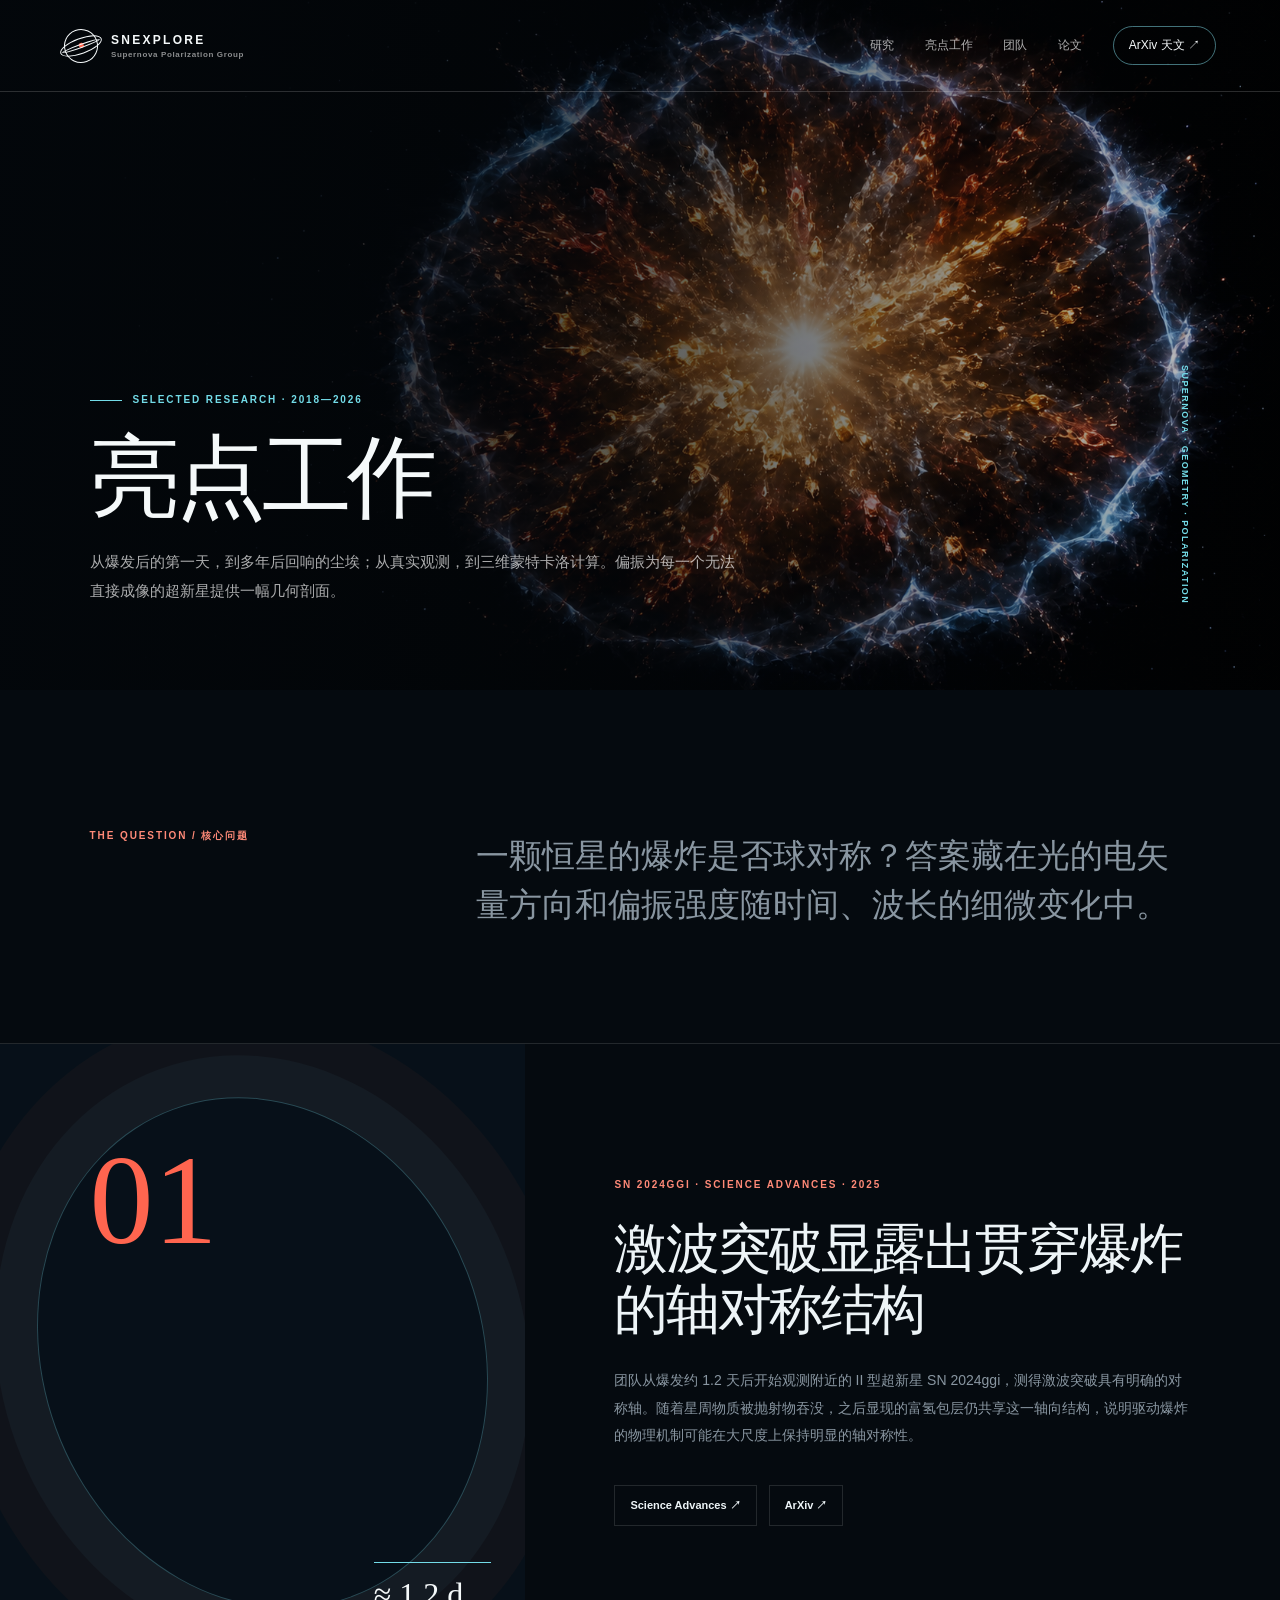
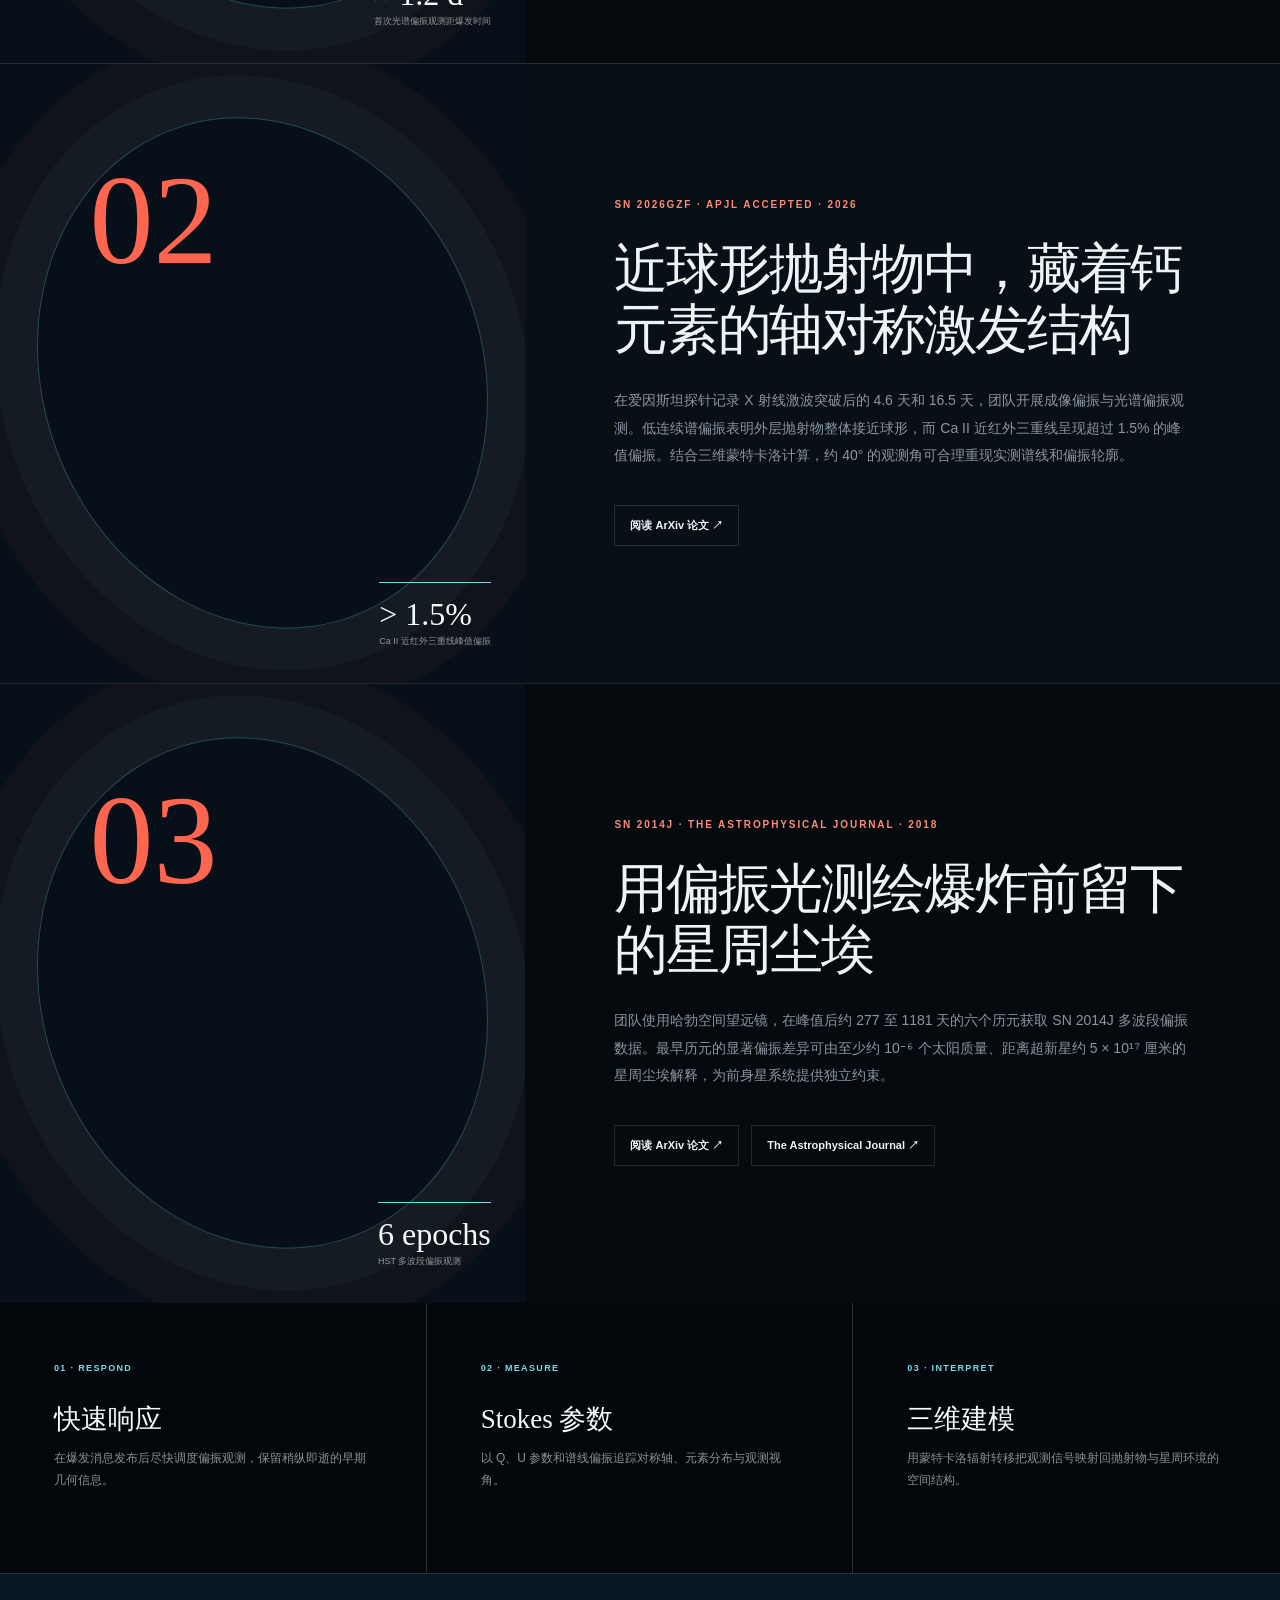
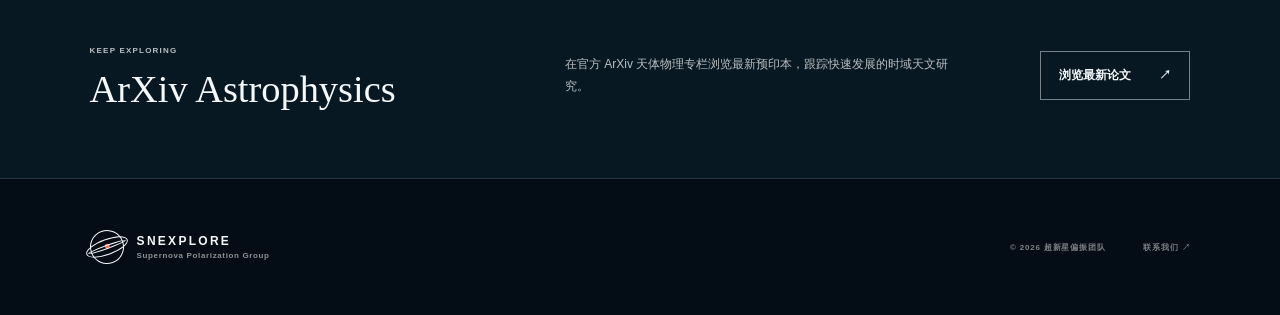
==== commit 1d0fc067: "Refine supernova visual and research showcase" ====
--- a/highlights.html
+++ b/highlights.html
@@ -3,13 +3,13 @@
 <head>
   <meta charset="utf-8">
   <meta name="viewport" content="width=device-width, initial-scale=1">
-  <meta name="theme-color" content="#07131f">
-  <meta name="description" content="超新星偏振团队亮点工作：SN 2024ggi 激波突破、SN 2026gzf 爆炸几何、星周盘偏振与 SN 2014J 星周尘埃。">
+  <meta name="theme-color" content="#03070b">
+  <meta name="description" content="超新星偏振团队亮点工作：SN 2024ggi 激波突破、SN 2026gzf 爆炸几何与 SN 2014J 星周尘埃。">
   <meta property="og:title" content="亮点工作 | 超新星偏振团队">
   <meta property="og:description" content="从最初一天到晚期尘埃，用偏振读出恒星爆发的几何。">
   <meta property="og:type" content="website">
   <meta property="og:url" content="https://snexplore.github.io/Supernova-Research-Group/highlights.html">
-  <meta property="og:image" content="https://snexplore.github.io/Supernova-Research-Group/images/hero-polarization-v2.png">
+  <meta property="og:image" content="https://snexplore.github.io/Supernova-Research-Group/images/hero-supernova-explosion-v6.png">
   <title>亮点工作 | 超新星偏振团队</title>
   <link rel="icon" href="images/favicon.png">
   <link rel="stylesheet" href="css/team.css">
@@ -79,24 +79,9 @@
       </article>
     </section>
 
-    <section class="highlight-story" id="csm-disk">
+    <section class="highlight-story" id="sn2014j">
       <aside>
         <span class="highlight-number">03</span>
-        <div class="highlight-stat"><strong>≈ 15%</strong><span>理想薄盘模型可达到的连续谱偏振峰值</span></div>
-      </aside>
-      <article class="reveal">
-        <p class="section-kicker">CIRCUMSTELLAR DISK · THE ASTROPHYSICAL JOURNAL · 2024</p>
-        <h2>星周盘如何在偏振时间序列中留下双峰</h2>
-        <p>计算研究了超新星抛射物与盘状或环状星周物质相互作用时，连续谱偏振如何随时间演化。薄且均匀的近距离星周盘在模型中可产生约 15% 的高偏振；径向延展、具有风状密度结构的星周盘则通常低于 2.5%。发光区几何和不同辐射分量的相对贡献还可能塑造双峰偏振演化。</p>
-        <div class="highlight-links">
-          <a href="https://arxiv.org/abs/2407.20720" target="_blank" rel="noopener">阅读 ArXiv 论文 ↗</a>
-        </div>
-      </article>
-    </section>
-
-    <section class="highlight-story" id="sn2014j">
-      <aside>
-        <span class="highlight-number">04</span>
         <div class="highlight-stat"><strong>6 epochs</strong><span>HST 多波段偏振观测</span></div>
       </aside>
       <article class="reveal">
--- a/css/team.css
+++ b/css/team.css
@@ -1,16 +1,16 @@
 :root {
-  --night: #07131f;
-  --night-2: #0b1e2a;
-  --night-3: #102937;
-  --paper: #f3f0e8;
-  --paper-2: #e8e3d8;
-  --ink: #111c23;
-  --muted: #647079;
-  --copper: #d56f3e;
-  --copper-dark: #a84c29;
-  --cyan: #78cedb;
-  --ivory: #fbf8ef;
-  --line: rgba(17, 28, 35, 0.16);
+  --night: #03070b;
+  --night-2: #071019;
+  --night-3: #0b1822;
+  --paper: #050a0f;
+  --paper-2: #080f15;
+  --ink: #edf4f7;
+  --muted: #8996a1;
+  --copper: #ff654f;
+  --copper-dark: #ff8a78;
+  --cyan: #73dce8;
+  --ivory: #f5f9fa;
+  --line: rgba(255, 255, 255, 0.12);
   --line-dark: rgba(255, 255, 255, 0.16);
   --serif: Georgia, "Noto Serif SC", "Songti SC", SimSun, serif;
   --sans: Inter, "Noto Sans SC", "Microsoft YaHei", Arial, sans-serif;
@@ -58,7 +58,7 @@
 .site-header.scrolled {
   position: fixed;
   height: 70px;
-  background: rgba(7, 19, 31, .93);
+  background: rgba(3, 7, 11, .94);
   backdrop-filter: blur(18px);
   box-shadow: 0 12px 38px rgba(0, 0, 0, .16);
 }
@@ -140,9 +140,27 @@
   object-position: center;
   filter: saturate(.88) contrast(1.03);
 }
+.polarization-overlay {
+  position: absolute;
+  inset: 0;
+  z-index: 1;
+  width: 100%;
+  height: 100%;
+  color: var(--cyan);
+  pointer-events: none;
+}
+.polarization-overlay g {
+  fill: none;
+  stroke: currentColor;
+  stroke-width: 2;
+  stroke-linecap: round;
+  opacity: .76;
+  filter: drop-shadow(0 0 4px rgba(115, 220, 232, .8));
+}
 .hero-scrim {
   position: absolute;
   inset: 0;
+  z-index: 2;
   background:
     linear-gradient(90deg, rgba(3, 11, 19, .96) 0%, rgba(4, 13, 22, .84) 30%, rgba(4, 13, 22, .2) 63%, rgba(3, 11, 19, .16) 100%),
     linear-gradient(0deg, rgba(2, 8, 14, .74) 0%, transparent 42%),
@@ -150,7 +168,7 @@
 }
 .hero-copy {
   position: relative;
-  z-index: 2;
+  z-index: 3;
   width: min(740px, 58vw);
   padding: clamp(180px, 24vh, 250px) 0 80px clamp(28px, 7vw, 112px);
 }
@@ -215,7 +233,7 @@
   position: absolute;
   right: clamp(26px, 5vw, 78px);
   bottom: 40px;
-  z-index: 2;
+  z-index: 3;
   width: min(330px, 33vw);
   padding-top: 14px;
   border-top: 1px solid rgba(120, 206, 219, .6);
@@ -236,7 +254,7 @@
   position: absolute;
   right: 5vw;
   top: 18%;
-  z-index: 2;
+  z-index: 3;
   color: rgba(255, 255, 255, .2);
   font: 400 12px/1 var(--serif);
   letter-spacing: .18em;
@@ -247,7 +265,7 @@
   display: grid;
   grid-template-columns: 1.15fr repeat(3, 1fr);
   min-height: 150px;
-  background: var(--paper-2);
+  background: #060c12;
   border-bottom: 1px solid var(--line);
 }
 .signal-strip > * {
@@ -418,7 +436,7 @@
 .featured-work {
   position: relative;
   display: grid;
-  grid-template-columns: minmax(0, 1.25fr) minmax(370px, .75fr);
+  grid-template-columns: minmax(0, 1.05fr) minmax(420px, .95fr);
   min-height: 720px;
   color: var(--ivory);
   background: var(--night-2);
@@ -428,10 +446,10 @@
   position: absolute;
   inset: 0;
   content: "";
-  opacity: .28;
   background:
-    radial-gradient(circle at 76% 52%, rgba(213, 111, 62, .5), transparent 18%),
-    radial-gradient(ellipse at 76% 52%, transparent 0 22%, rgba(120, 206, 219, .35) 22.3% 22.7%, transparent 23% 32%, rgba(120, 206, 219, .2) 32.3% 32.7%, transparent 33%);
+    linear-gradient(90deg, rgba(3, 7, 11, .98) 0%, rgba(3, 7, 11, .9) 40%, rgba(3, 7, 11, .52) 72%, rgba(3, 7, 11, .38) 100%),
+    linear-gradient(0deg, rgba(3, 7, 11, .74), transparent 60%),
+    url("../images/sn2024ggi-eso-art-v1.jpg") 68% center / cover no-repeat;
 }
 .feature-label {
   position: absolute;
@@ -458,21 +476,31 @@
   font-size: 14px;
   line-height: 1.95;
 }
-.feature-metrics {
+.feature-actions { display: flex; flex-wrap: wrap; align-items: center; gap: 20px; }
+.art-credit { color: rgba(255,255,255,.55); font-size: 9px; line-height: 1.6; }
+.art-credit:hover { color: var(--cyan); }
+.feature-media {
   position: relative;
   z-index: 1;
-  display: grid;
-  grid-template-columns: 1fr 1fr;
-  align-content: end;
-  min-height: 620px;
-  padding: 70px 55px;
+  align-self: center;
+  margin: 105px clamp(28px, 5vw, 72px) 72px 0;
+  padding: 12px;
+  background: rgba(3, 7, 11, .72);
   border-left: 1px solid var(--line-dark);
-}
-.feature-metrics > div:not(.qu-field) { padding: 28px 0; border-top: 1px solid var(--line-dark); }
-.feature-metrics > div:nth-child(2) { padding-left: 30px; border-left: 1px solid var(--line-dark); }
-.feature-metrics span { display: block; color: var(--cyan); font-size: 8px; font-weight: 800; letter-spacing: .16em; }
-.feature-metrics strong { display: block; margin: 14px 0 4px; font: 400 clamp(44px, 5vw, 76px)/1 var(--serif); }
-.feature-metrics small { color: rgba(255, 255, 255, .5); font-size: 10px; }
+  backdrop-filter: blur(16px);
+}
+.feature-media video { display: block; width: 100%; aspect-ratio: 16 / 9; object-fit: cover; background: #020406; }
+.video-caption { display: flex; justify-content: space-between; gap: 20px; padding: 18px 8px 16px; border-bottom: 1px solid var(--line-dark); }
+.video-caption div { display: grid; gap: 8px; }
+.video-caption span,
+.feature-brief span { color: var(--cyan); font-size: 8px; font-weight: 800; letter-spacing: .14em; }
+.video-caption strong { font: 400 17px/1.35 var(--serif); }
+.video-caption > a { align-self: end; color: rgba(255,255,255,.58); font-size: 9px; line-height: 1.5; text-align: right; }
+.video-caption > a:hover { color: var(--cyan); }
+.feature-brief { display: grid; grid-template-columns: 1fr 1fr; }
+.feature-brief > div { display: grid; gap: 9px; padding: 18px 8px 8px; }
+.feature-brief > div + div { padding-left: 22px; border-left: 1px solid var(--line-dark); }
+.feature-brief strong { font: 400 27px/1 var(--serif); }
 .qu-field {
   position: relative;
   grid-column: 1 / -1;
@@ -500,6 +528,7 @@
 .qu-field b { position: absolute; left: 55%; top: 48%; width: 8px; height: 8px; border-radius: 50%; background: var(--copper); }
 
 .people { background: var(--paper-2); }
+.people-layout { display: grid; grid-template-columns: minmax(0, 1.16fr) minmax(390px, .84fr); gap: 20px; }
 .leadership-grid { display: grid; grid-template-columns: 1.08fr .92fr; gap: 18px; }
 .leader-card {
   display: grid;
@@ -508,6 +537,8 @@
   background: var(--paper);
   border: 1px solid var(--line);
 }
+.pi-card { min-height: 540px; }
+.pi-card .leader-photo { min-height: 540px; }
 .leader-photo { position: relative; min-height: 420px; overflow: hidden; background: #c9b4a7; }
 .leader-photo::after { position: absolute; inset: 0; content: ""; box-shadow: inset 0 0 0 1px rgba(255,255,255,.12); background: linear-gradient(0deg, rgba(7,19,31,.38), transparent 45%); }
 .leader-photo img { width: 100%; height: 100%; object-fit: cover; object-position: 50% 42%; filter: saturate(.75) contrast(1.03); transition: transform .45s ease; }
@@ -563,6 +594,18 @@
 .member-card p { margin-bottom: 9px; color: var(--copper-dark); font-size: 8px; font-weight: 800; letter-spacing: .14em; }
 .member-card h3 { margin-bottom: 7px; font: 400 25px/1.2 var(--serif); }
 .member-card > span:last-child { color: var(--muted); font-size: 11px; }
+.roster-panel { border: 1px solid var(--line); background: rgba(255,255,255,.018); }
+.roster-group + .roster-group { border-top: 1px solid var(--line); }
+.roster-label { margin: 0; padding: 25px 28px; color: var(--copper-dark); border-bottom: 1px solid var(--line); font-size: 8px; font-weight: 800; letter-spacing: .16em; }
+.roster-row { display: grid; grid-template-columns: 48px minmax(0, 1fr) 24px; gap: 18px; align-items: center; min-height: 86px; padding: 18px 27px; border-bottom: 1px solid var(--line); }
+.roster-row:last-child { border-bottom: 0; }
+.roster-initial { display: grid; place-items: center; width: 42px; height: 42px; color: var(--cyan); border: 1px solid rgba(115, 220, 232, .45); border-radius: 50%; font: 400 12px/1 var(--serif); }
+.roster-row h3 { margin: 0 0 6px; font: 400 19px/1.25 var(--serif); }
+.roster-row h3 small { margin-left: 5px; color: var(--muted); font: 400 10px/1 var(--sans); }
+.roster-row p { margin: 0; color: var(--muted); font-size: 9px; line-height: 1.55; }
+.roster-row > a,
+.roster-row > span:last-child { color: var(--muted); font-size: 10px; text-align: right; }
+.roster-row > a:hover { color: var(--cyan); }
 
 .publications { background: var(--paper); }
 .publication-heading a { color: var(--copper-dark); border-bottom: 1px solid currentColor; }
@@ -578,7 +621,7 @@
   cursor: pointer;
 }
 .filter.active,
-.filter:hover { color: var(--ivory); background: var(--night); border-color: var(--night); }
+.filter:hover { color: var(--night); background: var(--ivory); border-color: var(--ivory); }
 .publication-count { color: var(--muted); font-size: 9px; font-weight: 800; letter-spacing: .13em; }
 .publication-list { margin: 0; padding: 0; list-style: none; }
 .publication-list li {
@@ -613,7 +656,9 @@
   align-items: center;
   padding: 70px clamp(28px, 7vw, 112px);
   color: var(--ivory);
-  background: var(--copper-dark);
+  background: #081822;
+  border-top: 1px solid var(--line);
+  border-bottom: 1px solid var(--line);
 }
 .arxiv-band p { margin: 0; color: rgba(255,255,255,.72); font-size: 12px; line-height: 1.8; }
 .arxiv-band div p { margin-bottom: 12px; font-size: 8px; font-weight: 800; letter-spacing: .15em; }
@@ -685,7 +730,7 @@
   position: absolute;
   inset: 0;
   content: "";
-  background: linear-gradient(90deg, rgba(3,11,19,.94), rgba(3,11,19,.56) 52%, rgba(3,11,19,.15)), url("../images/hero-polarization-v2.png") center / cover no-repeat;
+  background: linear-gradient(90deg, rgba(3,7,11,.96), rgba(3,7,11,.62) 52%, rgba(3,7,11,.22)), url("../images/hero-supernova-explosion-v6.png") center / cover no-repeat;
 }
 .subpage-hero > div { position: relative; z-index: 1; max-width: 860px; }
 .subpage-hero h1 { margin-bottom: 26px; font-size: clamp(58px, 7vw, 105px); line-height: .98; }
@@ -795,9 +840,11 @@
   .leader-card, .fellow-card { grid-template-columns: minmax(220px, .72fr) minmax(330px, 1.28fr); }
   .research-card { min-height: 450px; }
   .featured-work { grid-template-columns: 1fr; }
+  .feature-media { margin: 0 clamp(32px, 7vw, 78px) 70px; border: 1px solid var(--line-dark); }
   .feature-metrics { grid-template-columns: 1fr 1fr 1.3fr; min-height: auto; padding-top: 50px; border-top: 1px solid var(--line-dark); border-left: 0; }
   .feature-metrics .qu-field { grid-column: auto; height: 210px; }
   .member-grid { grid-template-columns: 1fr 1fr; }
+  .people-layout { grid-template-columns: 1fr; }
   .member-card:nth-child(2) { border-right: 0; }
   .member-card:nth-child(-n+2) { border-bottom: 1px solid var(--line); }
 }
@@ -838,9 +885,10 @@
   .research-card { min-height: 390px; border-right: 0; border-bottom: 1px solid var(--line); }
   .research-card:last-child { border-bottom: 0; }
   .mini-diagram { height: 110px; margin: 25px 0; }
-  .feature-metrics { grid-template-columns: 1fr 1fr; }
+  .feature-media { margin-top: -25px; }
   .feature-metrics .qu-field { grid-column: 1 / -1; }
   .leader-card, .fellow-card { grid-template-columns: 1fr; }
+  .pi-card .leader-photo { min-height: 430px; }
   .leader-photo, .portrait-monogram { min-height: 360px; }
   .arxiv-band { grid-template-columns: 1fr; gap: 28px; }
   .arxiv-band > a { justify-self: start; }
@@ -871,10 +919,16 @@
   .section-pad { padding-left: 22px; padding-right: 22px; }
   .manifesto h2, .section-heading h2, .feature-copy h2, .contact h2 { font-size: 40px; }
   .feature-copy { padding-left: 22px; padding-right: 22px; }
-  .feature-metrics { grid-template-columns: 1fr; padding: 30px 22px 60px; }
+  .feature-media { margin: -20px 22px 50px; padding: 8px; }
+  .video-caption { flex-direction: column; }
+  .video-caption > a { align-self: start; text-align: left; }
+  .feature-brief { grid-template-columns: 1fr; }
+  .feature-brief > div + div { padding-left: 8px; border-top: 1px solid var(--line-dark); border-left: 0; }
   .feature-metrics > div:nth-child(2) { padding-left: 0; border-left: 0; }
   .feature-metrics .qu-field { grid-column: auto; }
   .leader-info { padding: 28px; }
+  .roster-row { grid-template-columns: 42px minmax(0, 1fr) 20px; gap: 12px; padding: 16px 18px; }
+  .roster-label { padding-left: 18px; padding-right: 18px; }
   .member-grid { grid-template-columns: 1fr; }
   .member-card { border-right: 0; border-bottom: 1px solid var(--line); }
   .publication-tools { align-items: flex-start; flex-direction: column; gap: 14px; }
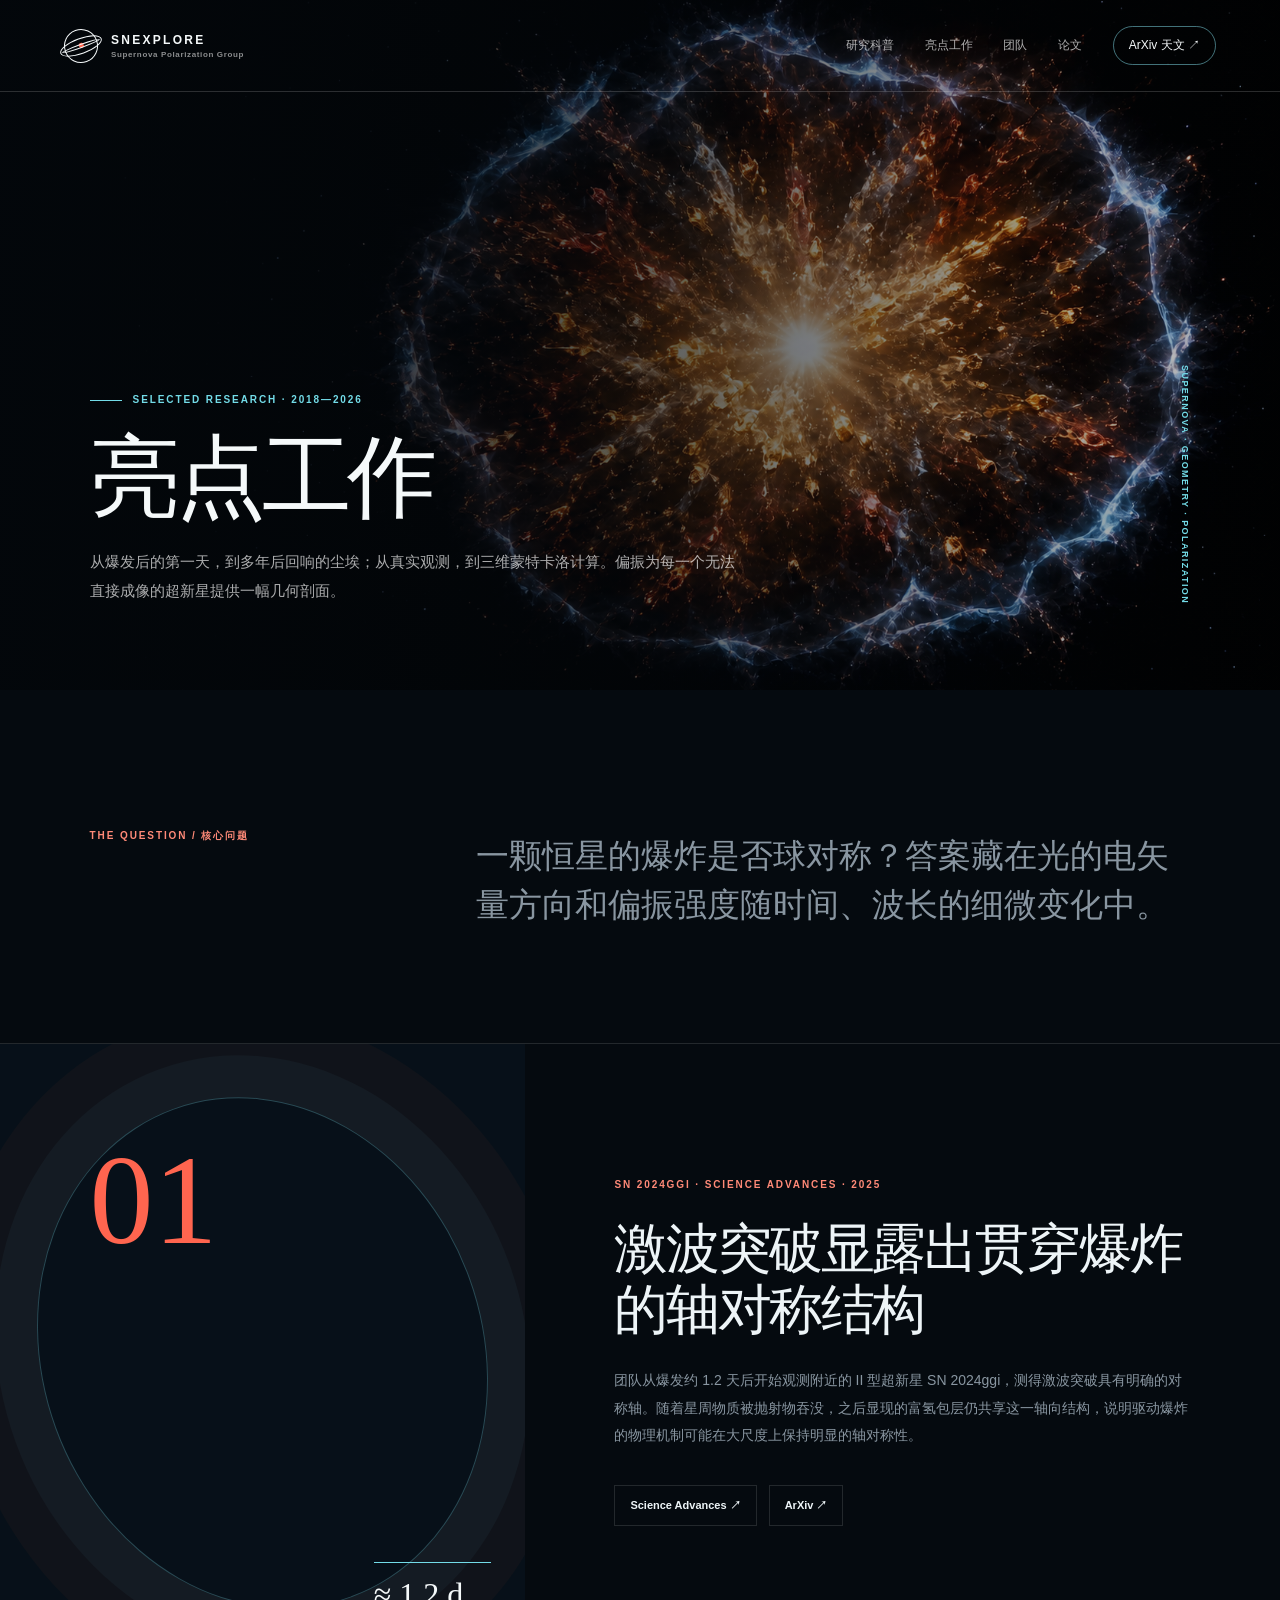
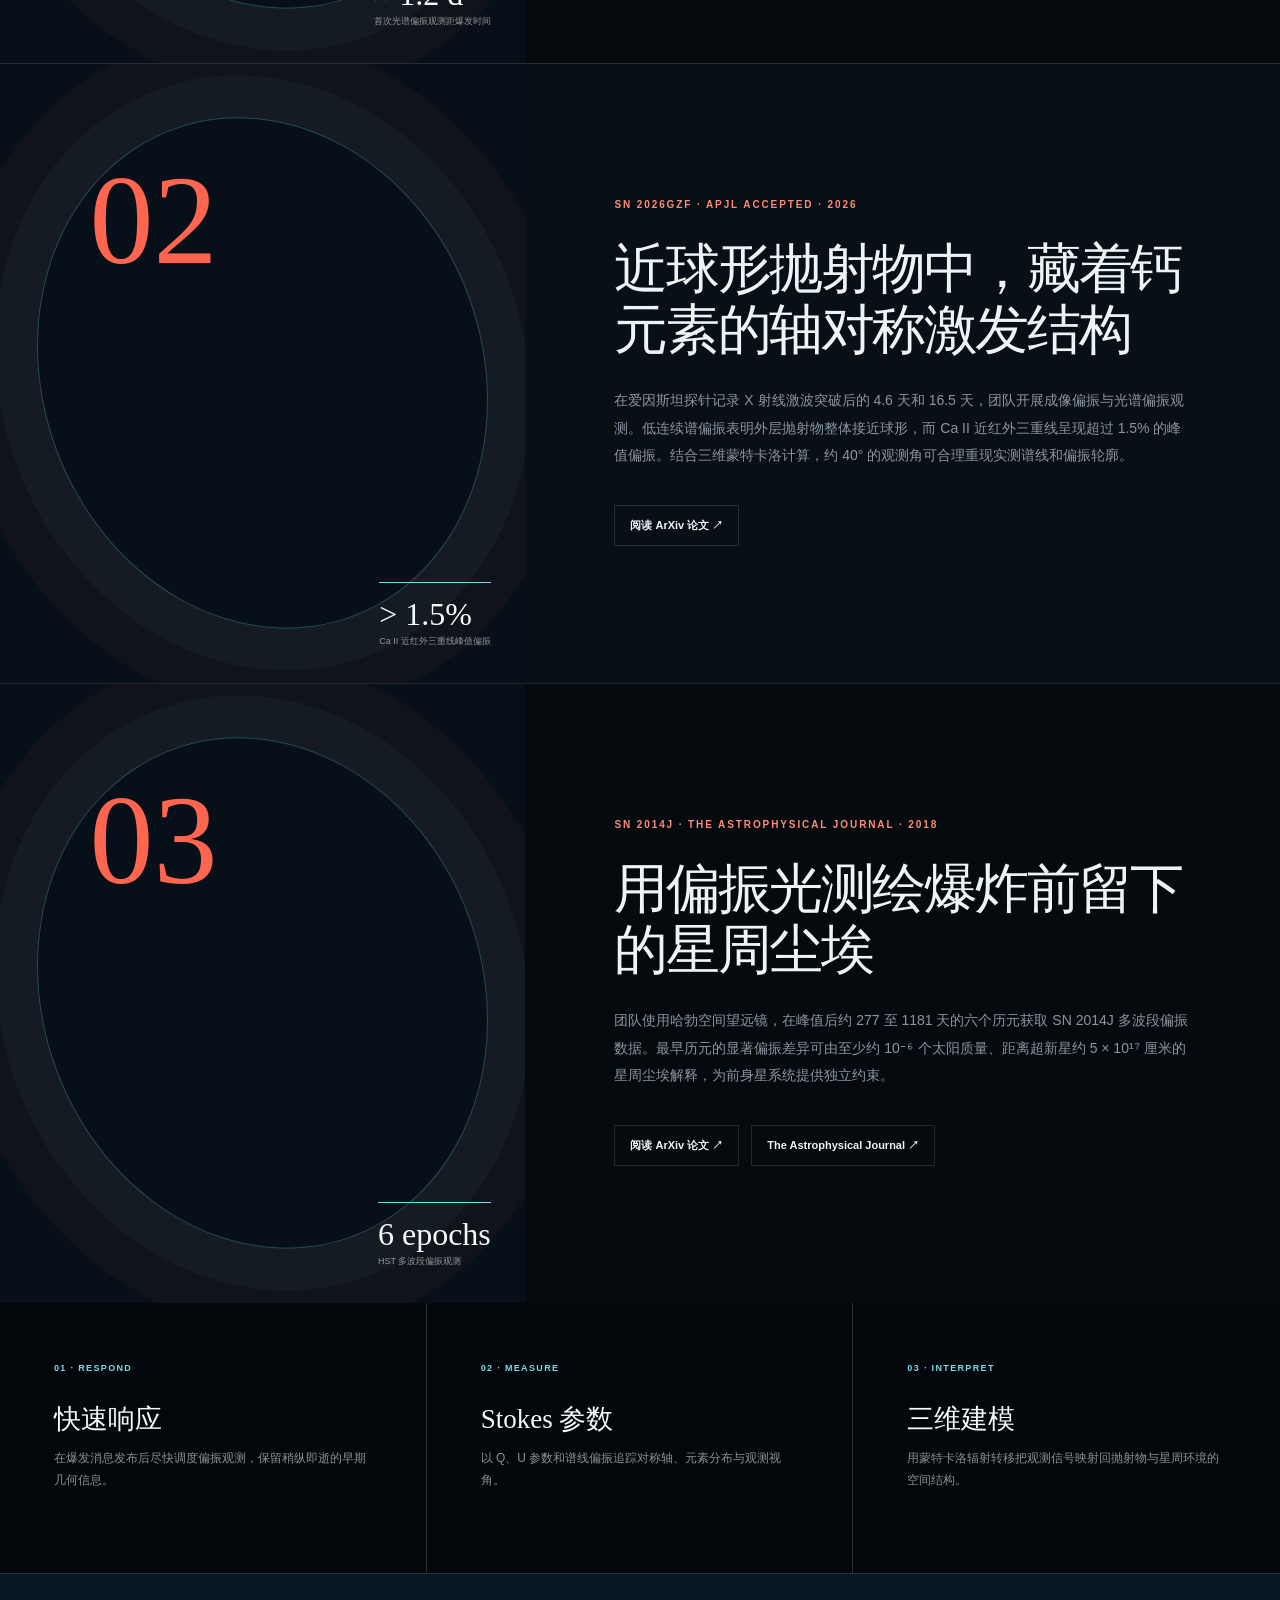
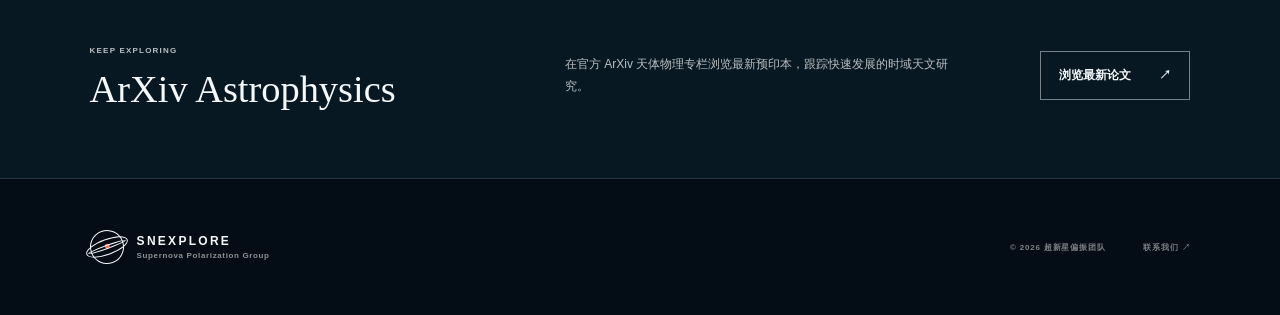
==== commit 281a48af: "Add detailed supernova polarimetry explainer" ====
--- a/highlights.html
+++ b/highlights.html
@@ -25,7 +25,7 @@
     </a>
     <button class="menu-toggle" type="button" aria-expanded="false" aria-controls="site-nav">菜单</button>
     <nav id="site-nav" aria-label="主导航">
-      <a href="index.html#research">研究</a>
+      <a href="research.html">研究科普</a>
       <a href="highlights.html" aria-current="page">亮点工作</a>
       <a href="index.html#people">团队</a>
       <a href="index.html#publications">论文</a>
--- a/css/team.css
+++ b/css/team.css
@@ -374,10 +374,11 @@
   font-size: 14px;
   line-height: 1.9;
 }
+.text-link { display: inline-block; margin-top: 12px; color: var(--cyan); border-bottom: 1px solid rgba(115,220,232,.42); font-size: 10px; font-weight: 700; }
 .research-grid { display: grid; grid-template-columns: repeat(3, 1fr); border: 1px solid var(--line); }
 .research-card {
   position: relative;
-  min-height: 480px;
+  min-height: 590px;
   padding: 31px;
   overflow: hidden;
   border-right: 1px solid var(--line);
@@ -392,46 +393,21 @@
 .research-top span { color: var(--copper); font: 400 28px/1 var(--serif); }
 .research-top em { color: var(--muted); font-size: 8px; font-style: normal; font-weight: 800; letter-spacing: .14em; }
 .research-card h3 { margin-bottom: 17px; font: 400 28px/1.25 var(--serif); }
-.research-card p { min-height: 82px; color: var(--muted); font-size: 13px; line-height: 1.8; }
+.research-card p { min-height: 112px; color: var(--muted); font-size: 13px; line-height: 1.8; }
 .research-card small { color: var(--muted); font-size: 8px; font-weight: 800; letter-spacing: .14em; }
-.mini-diagram { position: relative; height: 150px; margin: 38px 0 30px; }
-.shell i {
-  position: absolute;
-  left: 50%;
-  top: 50%;
-  width: 105px;
-  height: 76px;
-  border: 1px solid var(--copper);
-  border-radius: 50%;
-  transform: translate(-50%, -50%) rotate(-17deg);
-}
-.shell i:nth-child(2) { width: 70px; height: 50px; border-color: var(--cyan); transform: translate(-50%, -50%) rotate(21deg); }
-.shell i:nth-child(3) { width: 8px; height: 8px; border: 0; background: currentColor; box-shadow: 0 0 24px var(--copper); }
-.pulse { display: flex; align-items: end; justify-content: center; gap: 8px; }
-.pulse i { width: 11px; height: 42px; background: var(--cyan); opacity: .75; }
-.pulse i:nth-child(2) { height: 96px; background: var(--copper); }
-.pulse i:nth-child(3) { height: 66px; }
-.pulse i:nth-child(4) { height: 125px; background: var(--copper); opacity: .45; }
-.torus i {
-  position: absolute;
-  left: 50%;
-  top: 50%;
-  width: 140px;
-  height: 48px;
-  border: 2px solid var(--copper);
-  border-radius: 50%;
-  transform: translate(-50%, -50%) rotate(-14deg);
-  box-shadow: inset 0 0 0 12px transparent, inset 0 0 0 13px rgba(120, 206, 219, .55);
-}
-.torus b {
-  position: absolute;
-  left: 50%;
-  top: 50%;
-  width: 1px;
-  height: 130px;
-  background: var(--cyan);
-  transform: translate(-50%, -50%) rotate(-14deg);
-}
+.research-plot { margin: 30px 0 27px; }
+.research-plot svg { display: block; width: 100%; height: auto; padding: 10px; border: 1px solid var(--line); background: rgba(0,0,0,.17); }
+.research-plot figcaption { min-height: 30px; margin-top: 10px; color: var(--muted); font-size: 8px; line-height: 1.6; }
+.research-plot path { fill: none; }
+.research-plot .plot-axis { stroke: rgba(255,255,255,.4); stroke-width: 1.1; }
+.research-plot .plot-grid { stroke: rgba(255,255,255,.075); stroke-width: 1; }
+.research-plot .plot-primary { stroke: var(--cyan); stroke-width: 2.6; }
+.research-plot .plot-secondary { stroke: rgba(255,255,255,.45); stroke-width: 1.5; }
+.research-plot .plot-marker { stroke: var(--copper); stroke-width: 1; stroke-dasharray: 4 4; }
+.research-plot circle { fill: var(--copper); stroke: var(--night); stroke-width: 2; }
+.research-plot text { fill: var(--muted); font: 7px var(--sans); font-weight: 700; letter-spacing: .09em; }
+.card-link { display: inline-block; padding-bottom: 5px; color: var(--cyan); border-bottom: 1px solid rgba(115,220,232,.34); font-size: 8px; font-weight: 800; letter-spacing: .11em; }
+.research-card:hover .research-plot svg { border-color: rgba(115,220,232,.27); }
 
 .featured-work {
   position: relative;
@@ -884,7 +860,7 @@
   .research-grid { grid-template-columns: 1fr; }
   .research-card { min-height: 390px; border-right: 0; border-bottom: 1px solid var(--line); }
   .research-card:last-child { border-bottom: 0; }
-  .mini-diagram { height: 110px; margin: 25px 0; }
+  .research-plot { max-width: 520px; }
   .feature-media { margin-top: -25px; }
   .feature-metrics .qu-field { grid-column: 1 / -1; }
   .leader-card, .fellow-card { grid-template-columns: 1fr; }
